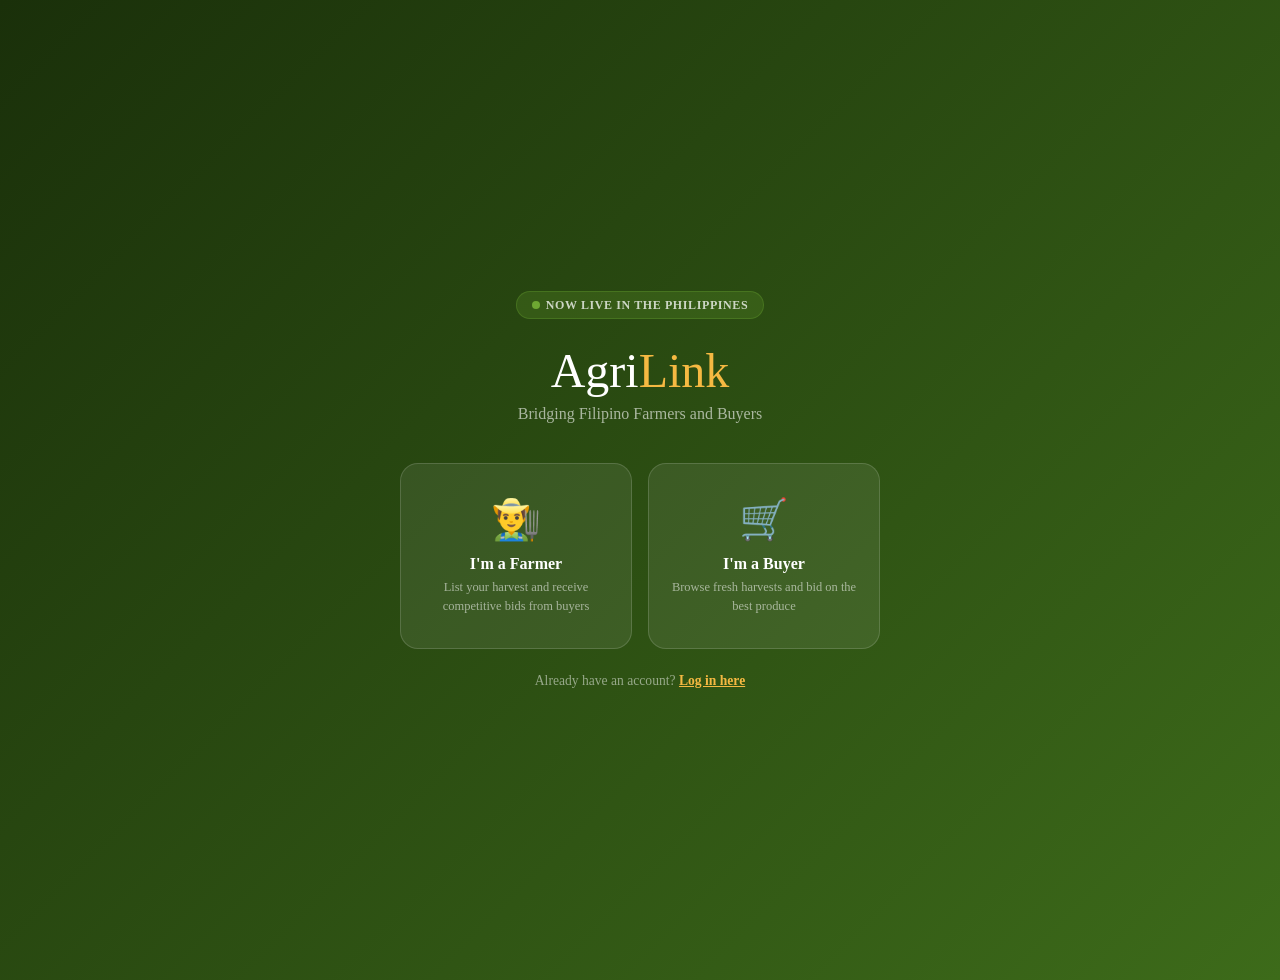
==== index.html @ 86741fa8 "Add files via upload" ====
<!DOCTYPE html>
<html lang="en">
<head>
<meta charset="UTF-8"><meta name="viewport" content="width=device-width, initial-scale=1.0">
<title>AgriLink – Bridging Farmers and Buyers</title>
<link rel="stylesheet" href="css/style.css">
<style>
body{display:flex;align-items:center;justify-content:center;min-height:100vh;background:linear-gradient(135deg,#1a300a 0%,#3d6b1a 100%);padding:2rem;}
.box{text-align:center;max-width:480px;width:100%;}
.big-logo{font-family:'Playfair Display',serif;font-size:3rem;color:#fff;margin-bottom:.4rem;}
.big-logo span{color:#f5b942;}
.tagline{color:rgba(255,255,255,.6);font-size:1rem;margin-bottom:2.5rem;}
.role-cards{display:grid;grid-template-columns:1fr 1fr;gap:1rem;margin-bottom:1.5rem;}
.role-card{background:rgba(255,255,255,.08);border:1.5px solid rgba(255,255,255,.15);border-radius:18px;padding:2rem 1rem;cursor:pointer;transition:all .2s;display:block;text-decoration:none;}
.role-card:hover{background:rgba(255,255,255,.14);border-color:rgba(255,255,255,.35);transform:translateY(-3px);}
.role-icon{font-size:2.5rem;margin-bottom:.75rem;}
.role-title{font-size:1rem;font-weight:700;color:#fff;margin-bottom:.35rem;}
.role-desc{font-size:.78rem;color:rgba(255,255,255,.55);line-height:1.5;}
.login-row{color:rgba(255,255,255,.5);font-size:.85rem;}
.login-row a{color:#f5b942;font-weight:600;}
.dot-live{width:8px;height:8px;border-radius:50%;background:#6ea832;display:inline-block;margin-right:6px;animation:pulse 2s infinite;}
@keyframes pulse{0%,100%{opacity:1;transform:scale(1);}50%{opacity:.5;transform:scale(1.3);}}
.live-badge{display:inline-flex;align-items:center;background:rgba(110,168,50,.2);border:1px solid rgba(110,168,50,.3);color:rgba(255,255,255,.75);font-size:.75rem;font-weight:700;padding:.35rem .9rem;border-radius:50px;margin-bottom:1.5rem;letter-spacing:.05em;text-transform:uppercase;}
</style>
</head>
<body>
<script src="js/db.js"></script>
<div class="box">
  <div class="live-badge"><span class="dot-live"></span>Now live in the Philippines</div>
  <div class="big-logo">Agri<span>Link</span></div>
  <div class="tagline">Bridging Filipino Farmers and Buyers</div>
  <div class="role-cards">
    <a href="auth.html?role=farmer&mode=register" class="role-card">
      <div class="role-icon">👨‍🌾</div>
      <div class="role-title">I'm a Farmer</div>
      <div class="role-desc">List your harvest and receive competitive bids from buyers</div>
    </a>
    <a href="auth.html?role=buyer&mode=register" class="role-card">
      <div class="role-icon">🛒</div>
      <div class="role-title">I'm a Buyer</div>
      <div class="role-desc">Browse fresh harvests and bid on the best produce</div>
    </a>
  </div>
  <div class="login-row">Already have an account? <a href="auth.html?mode=login">Log in here</a></div>
</div>
<script>
seedDemo();
const u=DB.currentUser();
if(u){window.location.href=u.role==='farmer'?'farmer-dashboard.html':'buyer-marketplace.html';}
</script>
</body>
</html>
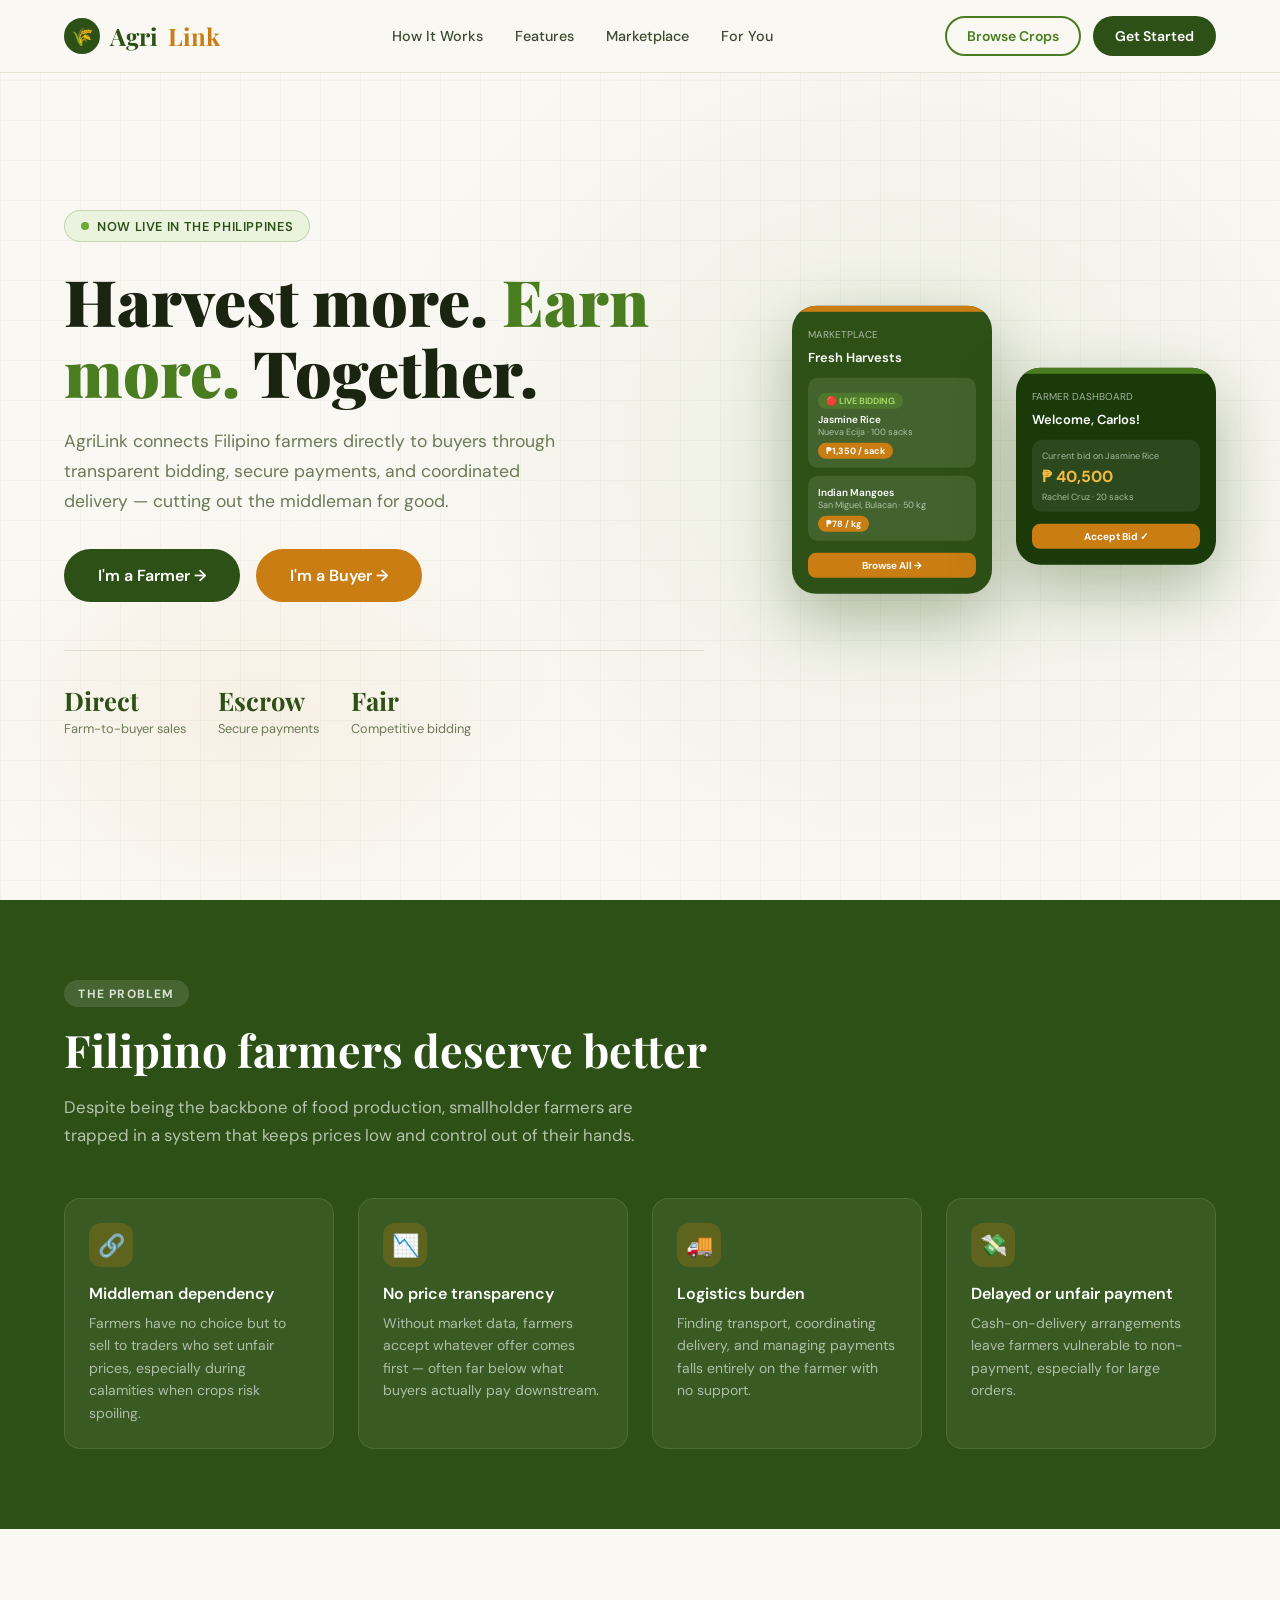
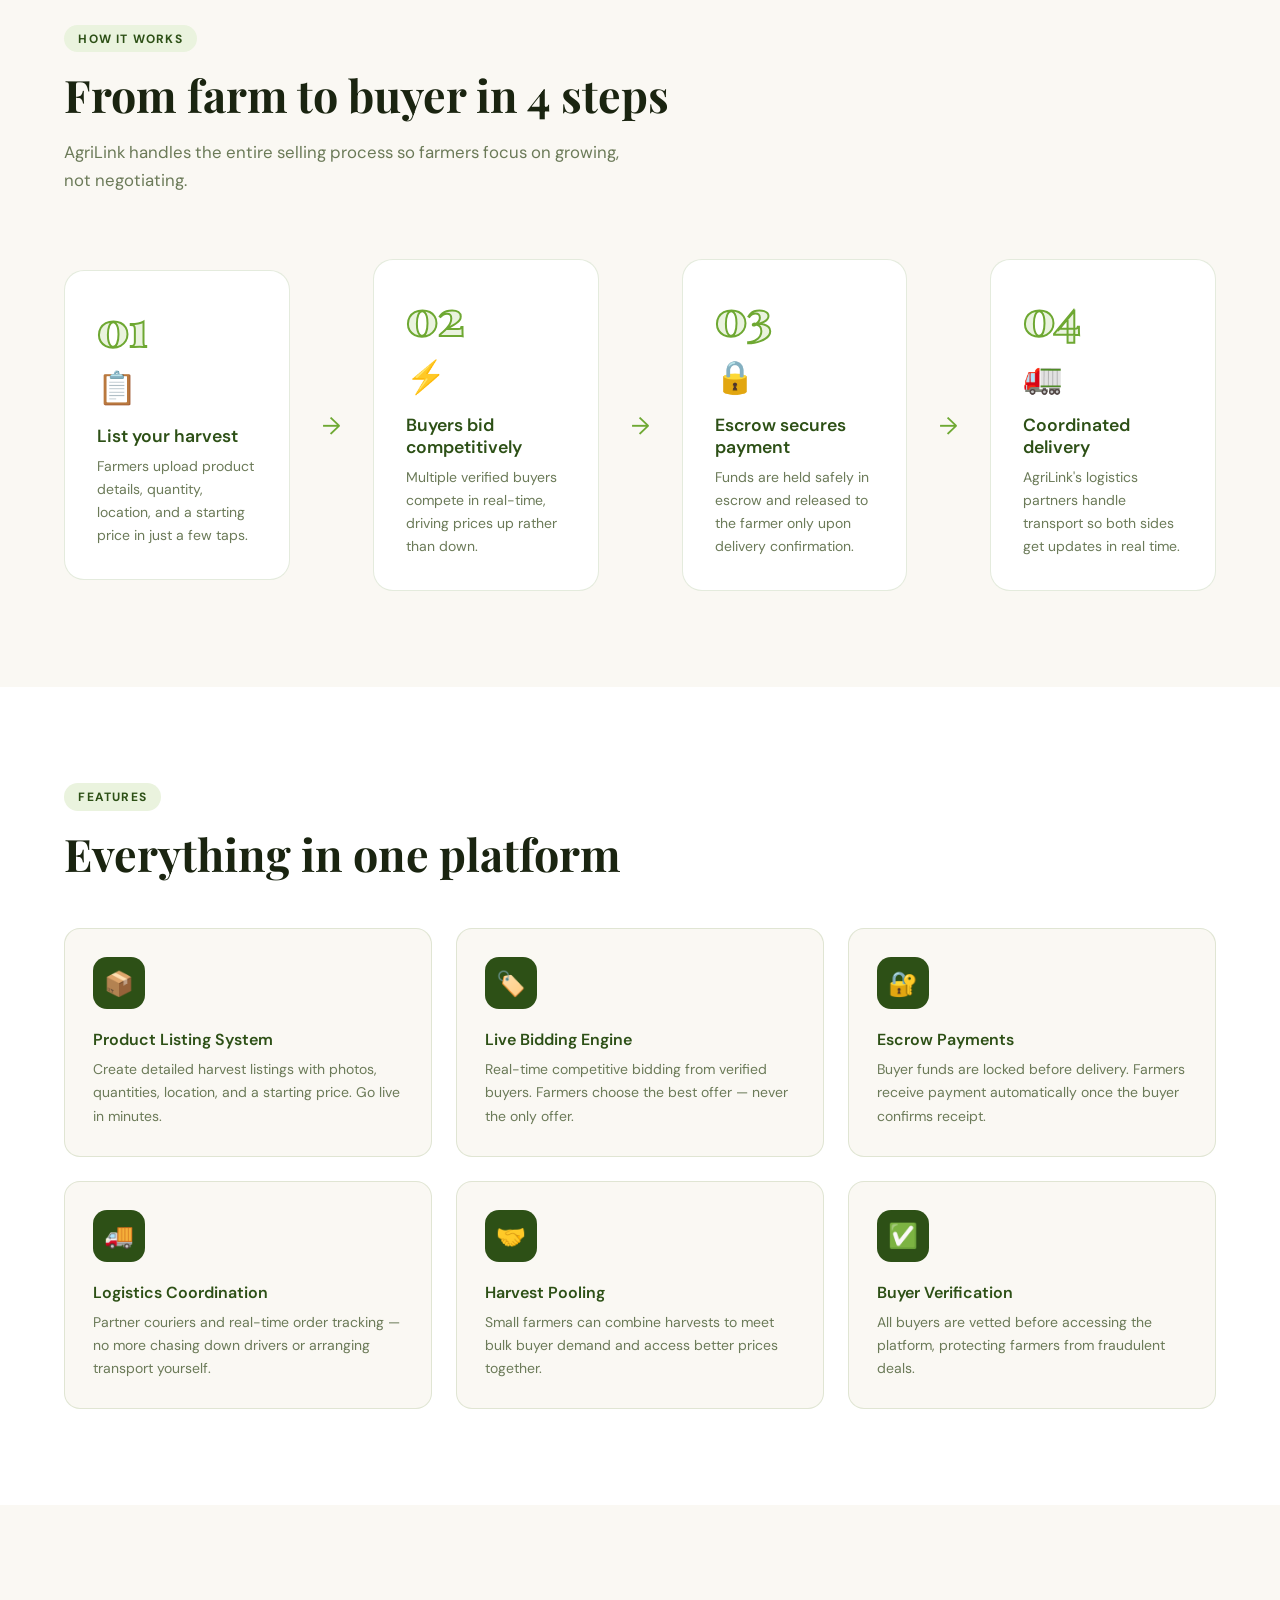
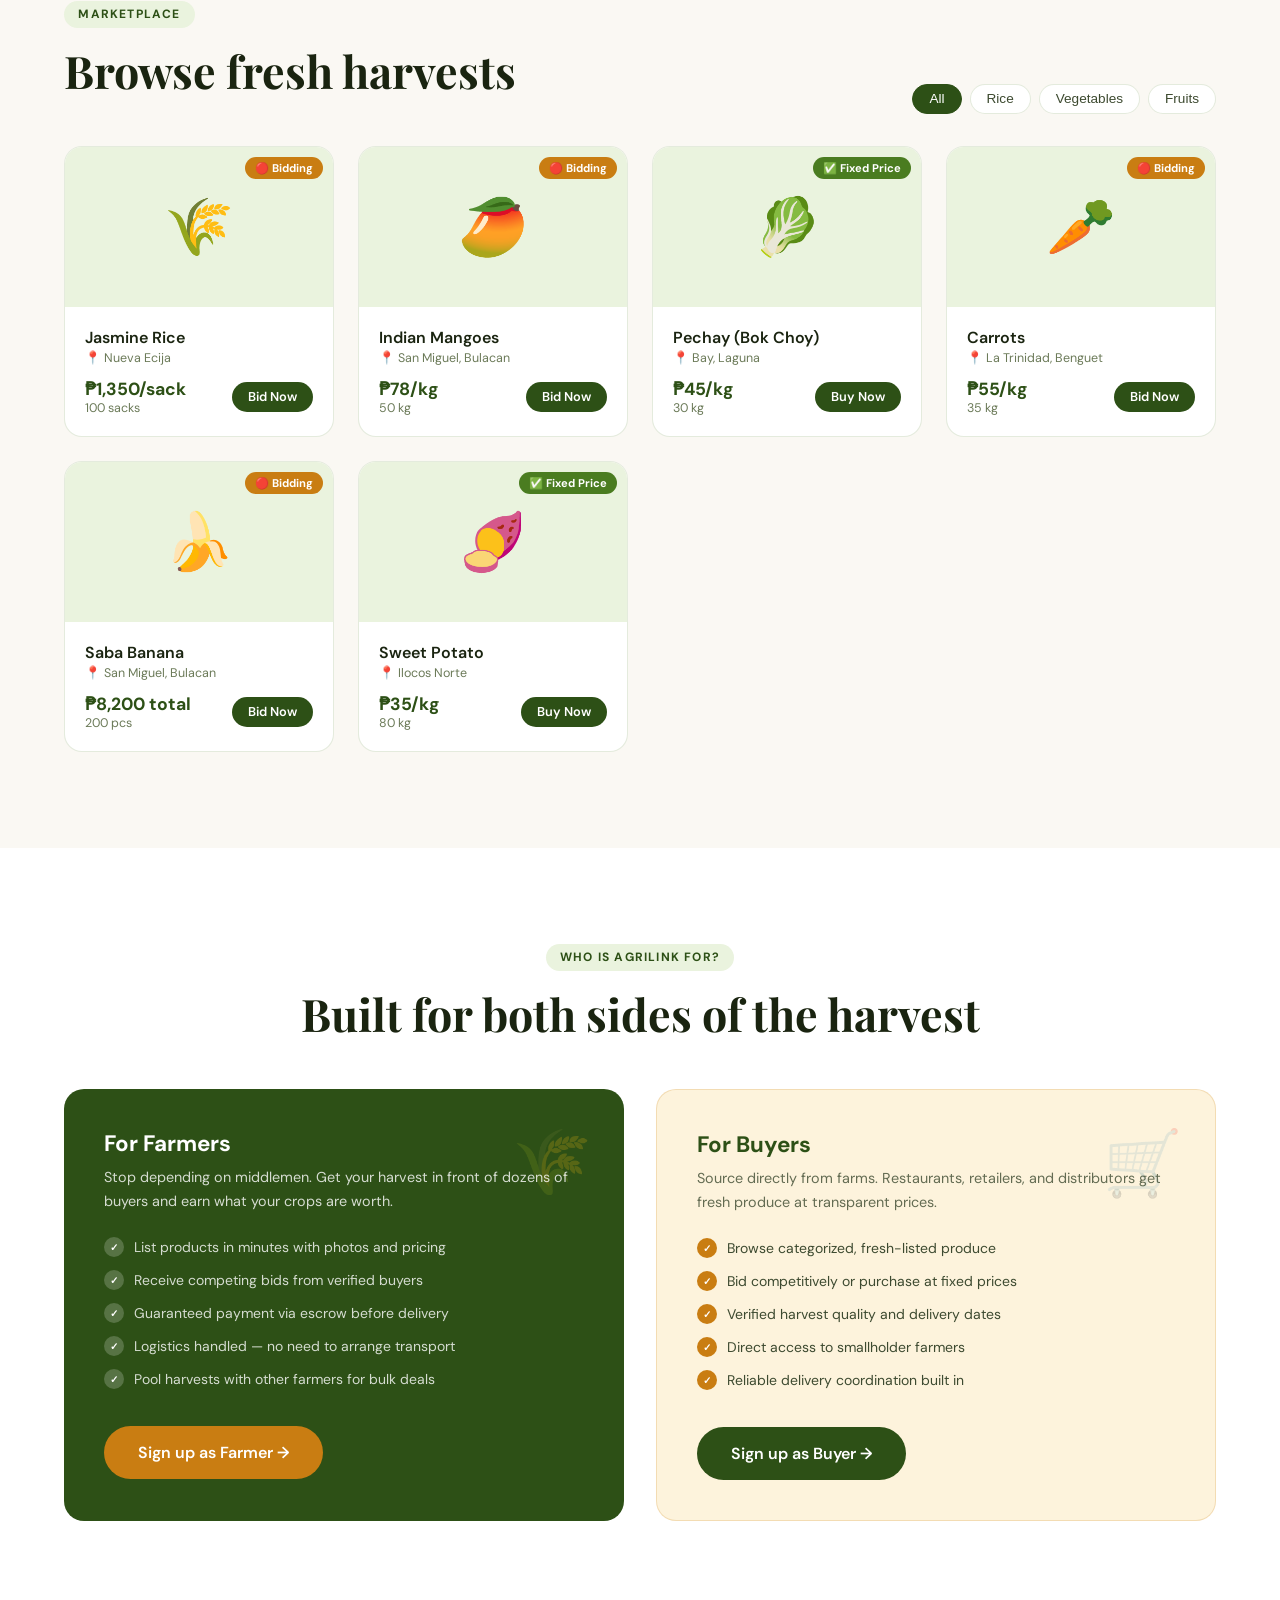
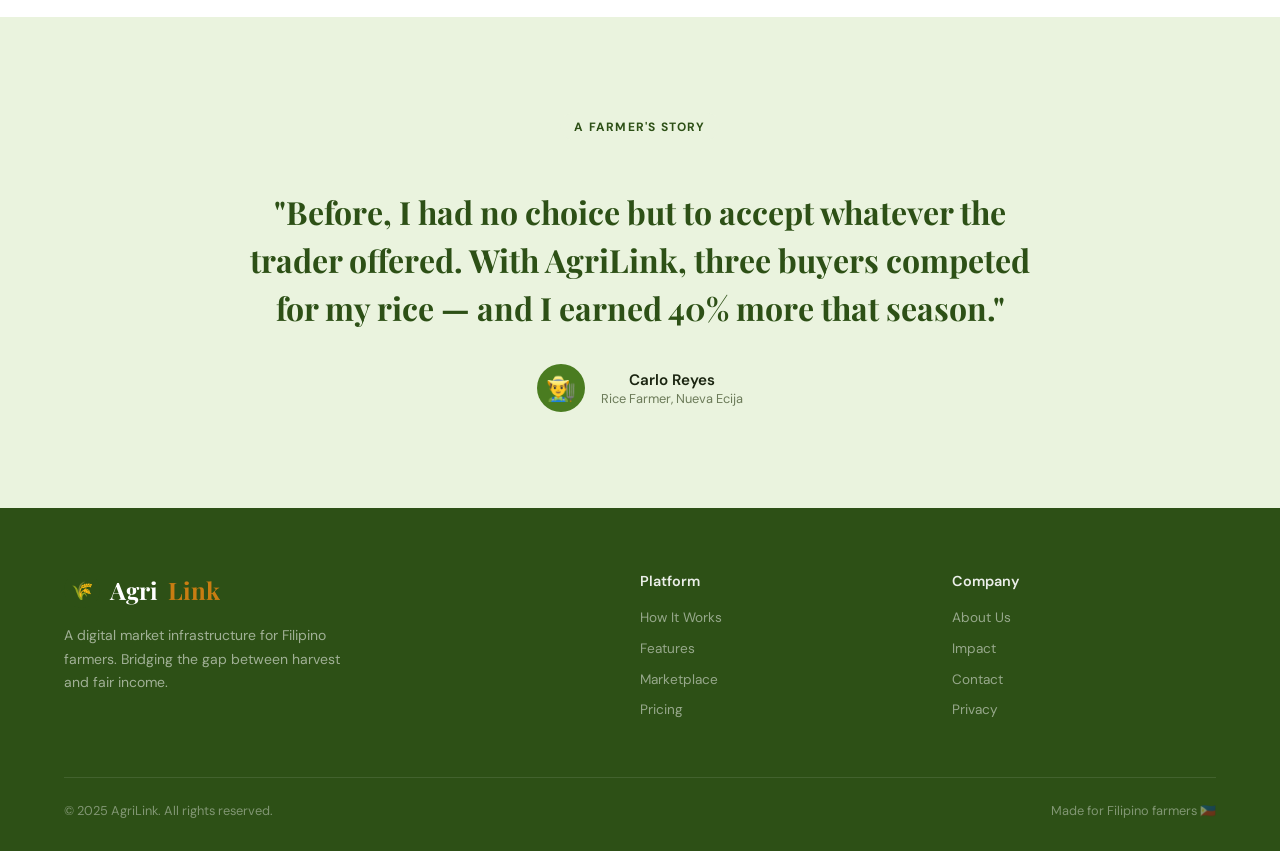
==== commit 60fddb75: "Add files via upload" ====
--- a/index.html
+++ b/index.html
@@ -1,52 +1,950 @@
 <!DOCTYPE html>
 <html lang="en">
 <head>
-<meta charset="UTF-8"><meta name="viewport" content="width=device-width, initial-scale=1.0">
+<meta charset="UTF-8">
+<meta name="viewport" content="width=device-width, initial-scale=1.0">
 <title>AgriLink – Bridging Farmers and Buyers</title>
-<link rel="stylesheet" href="css/style.css">
+<link href="https://fonts.googleapis.com/css2?family=Playfair+Display:wght@700;900&family=DM+Sans:wght@300;400;500;600&display=swap" rel="stylesheet">
 <style>
-body{display:flex;align-items:center;justify-content:center;min-height:100vh;background:linear-gradient(135deg,#1a300a 0%,#3d6b1a 100%);padding:2rem;}
-.box{text-align:center;max-width:480px;width:100%;}
-.big-logo{font-family:'Playfair Display',serif;font-size:3rem;color:#fff;margin-bottom:.4rem;}
-.big-logo span{color:#f5b942;}
-.tagline{color:rgba(255,255,255,.6);font-size:1rem;margin-bottom:2.5rem;}
-.role-cards{display:grid;grid-template-columns:1fr 1fr;gap:1rem;margin-bottom:1.5rem;}
-.role-card{background:rgba(255,255,255,.08);border:1.5px solid rgba(255,255,255,.15);border-radius:18px;padding:2rem 1rem;cursor:pointer;transition:all .2s;display:block;text-decoration:none;}
-.role-card:hover{background:rgba(255,255,255,.14);border-color:rgba(255,255,255,.35);transform:translateY(-3px);}
-.role-icon{font-size:2.5rem;margin-bottom:.75rem;}
-.role-title{font-size:1rem;font-weight:700;color:#fff;margin-bottom:.35rem;}
-.role-desc{font-size:.78rem;color:rgba(255,255,255,.55);line-height:1.5;}
-.login-row{color:rgba(255,255,255,.5);font-size:.85rem;}
-.login-row a{color:#f5b942;font-weight:600;}
-.dot-live{width:8px;height:8px;border-radius:50%;background:#6ea832;display:inline-block;margin-right:6px;animation:pulse 2s infinite;}
-@keyframes pulse{0%,100%{opacity:1;transform:scale(1);}50%{opacity:.5;transform:scale(1.3);}}
-.live-badge{display:inline-flex;align-items:center;background:rgba(110,168,50,.2);border:1px solid rgba(110,168,50,.3);color:rgba(255,255,255,.75);font-size:.75rem;font-weight:700;padding:.35rem .9rem;border-radius:50px;margin-bottom:1.5rem;letter-spacing:.05em;text-transform:uppercase;}
+  :root {
+    --green-dark: #2d5016;
+    --green-mid: #4a7c20;
+    --green-light: #6ea832;
+    --green-pale: #eaf3de;
+    --amber: #c97d12;
+    --amber-light: #f5b942;
+    --amber-pale: #fdf3dc;
+    --cream: #faf8f3;
+    --text: #1a2410;
+    --text-mid: #3d4a30;
+    --text-muted: #6b7a58;
+    --white: #ffffff;
+    --border: rgba(74,124,32,0.15);
+  }
+
+  * { margin: 0; padding: 0; box-sizing: border-box; }
+
+  html { scroll-behavior: smooth; }
+
+  body {
+    font-family: 'DM Sans', sans-serif;
+    background: var(--cream);
+    color: var(--text);
+    overflow-x: hidden;
+  }
+
+  /* NAV */
+  nav {
+    position: fixed; top: 0; left: 0; right: 0; z-index: 100;
+    display: flex; align-items: center; justify-content: space-between;
+    padding: 1rem 5%;
+    background: rgba(250,248,243,0.92);
+    backdrop-filter: blur(12px);
+    border-bottom: 1px solid var(--border);
+  }
+  .nav-logo {
+    display: flex; align-items: center; gap: 10px;
+    font-family: 'Playfair Display', serif;
+    font-size: 1.5rem; font-weight: 700;
+    color: var(--green-dark);
+    text-decoration: none;
+  }
+  .nav-logo span { color: var(--amber); }
+  .nav-logo-icon {
+    width: 36px; height: 36px;
+    background: var(--green-dark);
+    border-radius: 50%;
+    display: flex; align-items: center; justify-content: center;
+    font-size: 18px;
+  }
+  .nav-links { display: flex; gap: 2rem; list-style: none; }
+  .nav-links a {
+    text-decoration: none; color: var(--text-mid);
+    font-size: 0.9rem; font-weight: 500;
+    transition: color 0.2s;
+  }
+  .nav-links a:hover { color: var(--green-mid); }
+  .nav-cta {
+    display: flex; gap: 0.75rem;
+  }
+  .btn {
+    padding: 0.55rem 1.25rem;
+    border-radius: 50px;
+    font-family: 'DM Sans', sans-serif;
+    font-size: 0.875rem; font-weight: 600;
+    cursor: pointer; text-decoration: none;
+    transition: all 0.2s; border: 2px solid transparent;
+    display: inline-flex; align-items: center; gap: 6px;
+  }
+  .btn-outline {
+    background: transparent;
+    border-color: var(--green-mid);
+    color: var(--green-mid);
+  }
+  .btn-outline:hover { background: var(--green-pale); }
+  .btn-green {
+    background: var(--green-dark);
+    color: var(--white);
+  }
+  .btn-green:hover { background: var(--green-mid); transform: translateY(-1px); }
+  .btn-amber {
+    background: var(--amber);
+    color: var(--white);
+  }
+  .btn-amber:hover { background: var(--amber-light); color: var(--text); transform: translateY(-1px); }
+  .btn-lg { padding: 0.875rem 2rem; font-size: 1rem; }
+
+  /* HERO */
+  .hero {
+    min-height: 100vh;
+    display: flex; align-items: center;
+    padding: 7rem 5% 4rem;
+    position: relative;
+    overflow: hidden;
+  }
+  .hero-bg {
+    position: absolute; inset: 0; z-index: 0;
+    background:
+      radial-gradient(ellipse 60% 80% at 70% 50%, rgba(74,124,32,0.08) 0%, transparent 70%),
+      radial-gradient(ellipse 40% 40% at 20% 80%, rgba(201,125,18,0.07) 0%, transparent 60%);
+  }
+  .hero-grid {
+    position: absolute; inset: 0; z-index: 0; opacity: 0.04;
+    background-image: linear-gradient(var(--green-mid) 1px, transparent 1px),
+      linear-gradient(90deg, var(--green-mid) 1px, transparent 1px);
+    background-size: 40px 40px;
+  }
+  .hero-content { position: relative; z-index: 1; max-width: 640px; }
+  .hero-tag {
+    display: inline-flex; align-items: center; gap: 8px;
+    background: var(--green-pale);
+    border: 1px solid rgba(74,124,32,0.25);
+    color: var(--green-dark);
+    padding: 0.4rem 1rem; border-radius: 50px;
+    font-size: 0.8rem; font-weight: 600; letter-spacing: 0.05em;
+    text-transform: uppercase; margin-bottom: 1.5rem;
+  }
+  .hero-tag-dot {
+    width: 8px; height: 8px; border-radius: 50%;
+    background: var(--green-light);
+    animation: pulse 2s infinite;
+  }
+  @keyframes pulse {
+    0%, 100% { opacity: 1; transform: scale(1); }
+    50% { opacity: 0.5; transform: scale(1.3); }
+  }
+  .hero h1 {
+    font-family: 'Playfair Display', serif;
+    font-size: clamp(2.8rem, 5vw, 4.2rem);
+    font-weight: 900; line-height: 1.1;
+    color: var(--text); margin-bottom: 1.25rem;
+  }
+  .hero h1 em {
+    font-style: normal; color: var(--green-mid);
+    position: relative;
+  }
+  .hero h1 em::after {
+    content: '';
+    position: absolute; bottom: 2px; left: 0; right: 0; height: 3px;
+    background: var(--amber-light); border-radius: 2px;
+  }
+  .hero p {
+    font-size: 1.1rem; line-height: 1.7;
+    color: var(--text-muted); margin-bottom: 2rem; max-width: 520px;
+  }
+  .hero-btns { display: flex; gap: 1rem; flex-wrap: wrap; margin-bottom: 3rem; }
+  .hero-stats {
+    display: flex; gap: 2rem; flex-wrap: wrap;
+    padding-top: 2rem; border-top: 1px solid var(--border);
+  }
+  .hero-stat strong {
+    display: block; font-size: 1.6rem; font-weight: 700;
+    color: var(--green-dark); font-family: 'Playfair Display', serif;
+  }
+  .hero-stat span { font-size: 0.8rem; color: var(--text-muted); }
+  .hero-visual {
+    position: absolute; right: 5%; top: 50%; transform: translateY(-50%);
+    z-index: 1; display: flex; gap: 1.5rem; align-items: flex-start;
+  }
+  .phone-mock {
+    width: 200px; background: var(--green-dark);
+    border-radius: 24px; overflow: hidden;
+    box-shadow: 0 24px 64px rgba(45,80,22,0.35);
+    transform: translateY(20px);
+  }
+  .phone-mock.float { transform: translateY(0); animation: float 4s ease-in-out infinite; }
+  .phone-mock.float2 { transform: translateY(30px); animation: float 4s ease-in-out infinite 0.8s; }
+  @keyframes float {
+    0%, 100% { transform: translateY(0); }
+    50% { transform: translateY(-12px); }
+  }
+  .phone-screen { padding: 1rem; }
+  .phone-header { font-size: 10px; color: rgba(255,255,255,0.6); margin-bottom: 0.5rem; }
+  .phone-title { font-size: 13px; color: white; font-weight: 600; margin-bottom: 0.75rem; }
+  .phone-card {
+    background: rgba(255,255,255,0.1); border-radius: 10px;
+    padding: 0.6rem; margin-bottom: 0.5rem;
+  }
+  .phone-card-name { font-size: 10px; color: white; font-weight: 600; }
+  .phone-card-sub { font-size: 9px; color: rgba(255,255,255,0.6); }
+  .phone-price {
+    background: var(--amber); color: white;
+    font-size: 9px; font-weight: 700;
+    padding: 2px 8px; border-radius: 50px; display: inline-block; margin-top: 4px;
+  }
+  .phone-btn {
+    display: block; text-align: center;
+    background: var(--amber); color: white;
+    font-size: 10px; font-weight: 700;
+    padding: 6px; border-radius: 8px; margin-top: 0.75rem;
+  }
+  .bid-badge {
+    background: rgba(110,168,50,0.3);
+    color: #a8e06a; font-size: 9px; font-weight: 600;
+    padding: 2px 8px; border-radius: 50px; display: inline-block;
+    margin-bottom: 4px;
+  }
+
+  /* SECTION COMMON */
+  section { padding: 6rem 5%; }
+  .section-tag {
+    display: inline-block;
+    background: var(--green-pale);
+    color: var(--green-dark);
+    font-size: 0.75rem; font-weight: 700;
+    letter-spacing: 0.1em; text-transform: uppercase;
+    padding: 0.35rem 0.9rem; border-radius: 50px;
+    margin-bottom: 1rem;
+  }
+  .section-title {
+    font-family: 'Playfair Display', serif;
+    font-size: clamp(2rem, 3.5vw, 2.8rem);
+    font-weight: 700; line-height: 1.2;
+    margin-bottom: 1rem; color: var(--text);
+  }
+  .section-sub {
+    font-size: 1.05rem; color: var(--text-muted);
+    line-height: 1.7; max-width: 560px;
+  }
+
+  /* PROBLEM BAND */
+  .problem-band {
+    background: var(--green-dark);
+    padding: 5rem 5%;
+    color: white;
+  }
+  .problem-inner { max-width: 1200px; margin: 0 auto; }
+  .problem-band .section-tag { background: rgba(255,255,255,0.12); color: rgba(255,255,255,0.8); }
+  .problem-band .section-title { color: white; }
+  .problem-band .section-sub { color: rgba(255,255,255,0.65); max-width: 600px; }
+  .problem-cards {
+    display: grid; grid-template-columns: repeat(auto-fit, minmax(240px, 1fr));
+    gap: 1.5rem; margin-top: 3rem;
+  }
+  .problem-card {
+    background: rgba(255,255,255,0.06);
+    border: 1px solid rgba(255,255,255,0.1);
+    border-radius: 16px; padding: 1.5rem;
+  }
+  .problem-icon {
+    width: 44px; height: 44px; border-radius: 12px;
+    background: rgba(201,125,18,0.25);
+    display: flex; align-items: center; justify-content: center;
+    font-size: 22px; margin-bottom: 1rem;
+  }
+  .problem-card h3 { font-size: 1rem; font-weight: 600; margin-bottom: 0.5rem; color: white; }
+  .problem-card p { font-size: 0.875rem; color: rgba(255,255,255,0.6); line-height: 1.6; }
+
+  /* HOW IT WORKS */
+  .how { background: var(--cream); }
+  .how-inner { max-width: 1200px; margin: 0 auto; }
+  .how-header { margin-bottom: 4rem; }
+  .steps {
+    display: grid; grid-template-columns: repeat(auto-fit, minmax(260px, 1fr));
+    gap: 2rem;
+  }
+  .step {
+    position: relative; padding: 2rem;
+    background: white; border-radius: 20px;
+    border: 1px solid var(--border);
+    transition: transform 0.2s, box-shadow 0.2s;
+  }
+  .step:hover { transform: translateY(-4px); box-shadow: 0 12px 40px rgba(45,80,22,0.12); }
+  .step-num {
+    font-family: 'Playfair Display', serif;
+    font-size: 3rem; font-weight: 900; line-height: 1;
+    color: var(--green-pale); margin-bottom: 1rem;
+    -webkit-text-stroke: 2px var(--green-light);
+  }
+  .step-icon { font-size: 2rem; margin-bottom: 1rem; }
+  .step h3 { font-size: 1.1rem; font-weight: 600; margin-bottom: 0.5rem; color: var(--green-dark); }
+  .step p { font-size: 0.875rem; color: var(--text-muted); line-height: 1.65; }
+  .step-arrow {
+    display: none;
+  }
+  @media (min-width: 900px) {
+    .steps { grid-template-columns: 1fr auto 1fr auto 1fr auto 1fr; align-items: center; }
+    .step-arrow { display: flex; font-size: 1.5rem; color: var(--green-light); align-items: center; }
+  }
+
+  /* FEATURES */
+  .features { background: white; }
+  .features-inner { max-width: 1200px; margin: 0 auto; }
+  .features-grid {
+    display: grid; grid-template-columns: repeat(auto-fit, minmax(280px, 1fr));
+    gap: 1.5rem; margin-top: 3rem;
+  }
+  .feature-card {
+    padding: 1.75rem; border-radius: 16px;
+    border: 1px solid var(--border); background: var(--cream);
+    transition: all 0.2s;
+  }
+  .feature-card:hover { border-color: var(--green-light); background: var(--green-pale); }
+  .feature-icon-wrap {
+    width: 52px; height: 52px; border-radius: 14px;
+    background: var(--green-dark);
+    display: flex; align-items: center; justify-content: center;
+    font-size: 24px; margin-bottom: 1.25rem;
+  }
+  .feature-card h3 { font-size: 1rem; font-weight: 600; color: var(--green-dark); margin-bottom: 0.5rem; }
+  .feature-card p { font-size: 0.875rem; color: var(--text-muted); line-height: 1.65; }
+
+  /* MARKETPLACE */
+  .marketplace { background: var(--cream); }
+  .marketplace-inner { max-width: 1200px; margin: 0 auto; }
+  .market-header {
+    display: flex; justify-content: space-between; align-items: flex-end;
+    flex-wrap: wrap; gap: 1rem; margin-bottom: 2rem;
+  }
+  .filter-tabs {
+    display: flex; gap: 0.5rem; flex-wrap: wrap;
+  }
+  .filter-tab {
+    padding: 0.4rem 1rem; border-radius: 50px;
+    font-size: 0.85rem; font-weight: 500;
+    border: 1px solid var(--border); background: white; cursor: pointer;
+    transition: all 0.2s; color: var(--text-mid);
+  }
+  .filter-tab.active, .filter-tab:hover {
+    background: var(--green-dark); color: white; border-color: var(--green-dark);
+  }
+  .product-grid {
+    display: grid; grid-template-columns: repeat(auto-fill, minmax(260px, 1fr));
+    gap: 1.5rem;
+  }
+  .product-card {
+    background: white; border-radius: 18px;
+    border: 1px solid var(--border); overflow: hidden;
+    transition: all 0.2s; cursor: pointer;
+  }
+  .product-card:hover { transform: translateY(-4px); box-shadow: 0 16px 40px rgba(45,80,22,0.12); }
+  .product-img {
+    height: 160px; background: var(--green-pale);
+    display: flex; align-items: center; justify-content: center;
+    font-size: 4rem; position: relative;
+  }
+  .product-badge {
+    position: absolute; top: 10px; right: 10px;
+    padding: 4px 10px; border-radius: 50px;
+    font-size: 0.7rem; font-weight: 700;
+  }
+  .badge-bidding { background: var(--amber); color: white; }
+  .badge-fixed { background: var(--green-mid); color: white; }
+  .product-body { padding: 1.25rem; }
+  .product-name { font-size: 1rem; font-weight: 600; color: var(--text); margin-bottom: 2px; }
+  .product-loc { font-size: 0.78rem; color: var(--text-muted); margin-bottom: 0.75rem; }
+  .product-footer { display: flex; justify-content: space-between; align-items: center; }
+  .product-price { font-size: 1.1rem; font-weight: 700; color: var(--green-dark); }
+  .product-qty { font-size: 0.78rem; color: var(--text-muted); }
+  .bid-btn {
+    padding: 0.4rem 1rem; background: var(--green-dark); color: white;
+    border: none; border-radius: 50px; font-size: 0.8rem;
+    font-weight: 600; cursor: pointer; transition: all 0.2s;
+    font-family: 'DM Sans', sans-serif;
+  }
+  .bid-btn:hover { background: var(--green-mid); }
+
+  /* BIDDING MODAL */
+  .modal-overlay {
+    display: none; position: fixed; inset: 0; z-index: 200;
+    background: rgba(0,0,0,0.5); align-items: center; justify-content: center;
+  }
+  .modal-overlay.open { display: flex; }
+  .modal {
+    background: white; border-radius: 24px;
+    padding: 2rem; width: 90%; max-width: 440px;
+    max-height: 90vh; overflow-y: auto;
+    animation: slideUp 0.25s ease;
+  }
+  @keyframes slideUp {
+    from { transform: translateY(20px); opacity: 0; }
+    to { transform: translateY(0); opacity: 1; }
+  }
+  .modal-head { display: flex; justify-content: space-between; align-items: center; margin-bottom: 1.5rem; }
+  .modal-head h2 { font-size: 1.2rem; font-weight: 700; color: var(--green-dark); }
+  .modal-close {
+    width: 32px; height: 32px; border-radius: 50%;
+    background: var(--green-pale); border: none; cursor: pointer;
+    font-size: 1rem; display: flex; align-items: center; justify-content: center;
+  }
+  .modal-product-info {
+    background: var(--cream); border-radius: 12px; padding: 1rem; margin-bottom: 1.5rem;
+  }
+  .modal-product-info .product-name { font-size: 1.1rem; }
+  .bid-history h3 { font-size: 0.85rem; font-weight: 600; color: var(--text-muted); margin-bottom: 0.75rem; text-transform: uppercase; letter-spacing: 0.05em; }
+  .bid-row {
+    display: flex; justify-content: space-between; align-items: center;
+    padding: 0.6rem 0; border-bottom: 1px solid var(--border);
+    font-size: 0.9rem;
+  }
+  .bid-row:last-child { border-bottom: none; }
+  .bid-row .bidder { font-weight: 500; color: var(--text); }
+  .bid-row .bid-amount { font-weight: 700; color: var(--green-dark); }
+  .bid-row .bid-time { font-size: 0.75rem; color: var(--text-muted); }
+  .bid-input-row { display: flex; gap: 0.75rem; margin-top: 1.5rem; }
+  .bid-input-row input {
+    flex: 1; padding: 0.75rem 1rem; border: 1.5px solid var(--border);
+    border-radius: 12px; font-size: 1rem; font-family: 'DM Sans', sans-serif;
+    outline: none; color: var(--text);
+  }
+  .bid-input-row input:focus { border-color: var(--green-mid); }
+
+  /* USERS */
+  .users { background: white; }
+  .users-inner { max-width: 1200px; margin: 0 auto; }
+  .user-split {
+    display: grid; grid-template-columns: 1fr 1fr; gap: 2rem; margin-top: 3rem;
+  }
+  @media (max-width: 768px) { .user-split { grid-template-columns: 1fr; } }
+  .user-panel {
+    border-radius: 20px; padding: 2.5rem; position: relative; overflow: hidden;
+  }
+  .user-panel.farmer { background: var(--green-dark); color: white; }
+  .user-panel.buyer { background: var(--amber-pale); border: 1px solid rgba(201,125,18,0.2); }
+  .user-panel h3 { font-size: 1.4rem; font-weight: 700; margin-bottom: 0.5rem; }
+  .user-panel.buyer h3 { color: var(--green-dark); }
+  .user-panel p { font-size: 0.9rem; line-height: 1.65; opacity: 0.8; margin-bottom: 1.5rem; }
+  .user-panel.buyer p { color: var(--text-mid); }
+  .user-list { list-style: none; }
+  .user-list li {
+    display: flex; align-items: flex-start; gap: 10px;
+    font-size: 0.875rem; margin-bottom: 0.75rem; line-height: 1.5;
+  }
+  .user-panel.farmer .user-list li { color: rgba(255,255,255,0.8); }
+  .user-panel.buyer .user-list li { color: var(--text-mid); }
+  .user-check {
+    min-width: 20px; height: 20px; border-radius: 50%;
+    display: flex; align-items: center; justify-content: center;
+    font-size: 10px; font-weight: 700;
+  }
+  .farmer .user-check { background: rgba(255,255,255,0.2); color: white; }
+  .buyer .user-check { background: var(--amber); color: white; }
+  .panel-emoji { font-size: 4rem; position: absolute; right: 2rem; top: 2rem; opacity: 0.2; }
+
+  /* TESTIMONIAL */
+  .story { background: var(--green-pale); }
+  .story-inner { max-width: 800px; margin: 0 auto; text-align: center; }
+  .story-quote {
+    font-family: 'Playfair Display', serif;
+    font-size: clamp(1.4rem, 2.5vw, 2rem);
+    font-weight: 700; line-height: 1.5;
+    color: var(--green-dark); margin: 2rem 0;
+  }
+  .story-author {
+    display: flex; align-items: center; gap: 1rem; justify-content: center;
+    margin-top: 1.5rem;
+  }
+  .author-avatar {
+    width: 48px; height: 48px; border-radius: 50%;
+    background: var(--green-mid); display: flex; align-items: center;
+    justify-content: center; font-size: 1.5rem;
+  }
+  .author-name { font-weight: 600; font-size: 0.95rem; color: var(--text); }
+  .author-role { font-size: 0.8rem; color: var(--text-muted); }
+
+  /* FOOTER */
+  footer {
+    background: var(--green-dark); color: white; padding: 4rem 5% 2rem;
+  }
+  .footer-top {
+    display: grid; grid-template-columns: 2fr 1fr 1fr;
+    gap: 3rem; margin-bottom: 3rem;
+  }
+  @media (max-width: 768px) { .footer-top { grid-template-columns: 1fr; } }
+  .footer-brand .nav-logo { color: white; margin-bottom: 1rem; }
+  .footer-brand p { font-size: 0.875rem; color: rgba(255,255,255,0.55); line-height: 1.65; max-width: 300px; }
+  .footer-col h4 { font-size: 0.9rem; font-weight: 600; margin-bottom: 1rem; color: rgba(255,255,255,0.9); }
+  .footer-col ul { list-style: none; }
+  .footer-col ul li { margin-bottom: 0.6rem; }
+  .footer-col ul li a { text-decoration: none; font-size: 0.85rem; color: rgba(255,255,255,0.5); transition: color 0.2s; }
+  .footer-col ul li a:hover { color: var(--amber-light); }
+  .footer-bottom {
+    border-top: 1px solid rgba(255,255,255,0.1);
+    padding-top: 1.5rem;
+    display: flex; justify-content: space-between; align-items: center; flex-wrap: wrap; gap: 1rem;
+    font-size: 0.8rem; color: rgba(255,255,255,0.4);
+  }
+
+  /* MOBILE */
+  @media (max-width: 900px) {
+    .hero-visual { display: none; }
+    .nav-links { display: none; }
+  }
+  @media (max-width: 600px) {
+    .hero { padding: 6rem 5% 3rem; }
+    .hero-stats { gap: 1rem; }
+    section { padding: 4rem 5%; }
+  }
+
+  /* SCROLL ANIMATION */
+  .reveal {
+    opacity: 0; transform: translateY(24px);
+    transition: opacity 0.6s ease, transform 0.6s ease;
+  }
+  .reveal.visible { opacity: 1; transform: translateY(0); }
 </style>
 </head>
 <body>
-<script src="js/db.js"></script>
-<div class="box">
-  <div class="live-badge"><span class="dot-live"></span>Now live in the Philippines</div>
-  <div class="big-logo">Agri<span>Link</span></div>
-  <div class="tagline">Bridging Filipino Farmers and Buyers</div>
-  <div class="role-cards">
-    <a href="auth.html?role=farmer&mode=register" class="role-card">
-      <div class="role-icon">👨‍🌾</div>
-      <div class="role-title">I'm a Farmer</div>
-      <div class="role-desc">List your harvest and receive competitive bids from buyers</div>
-    </a>
-    <a href="auth.html?role=buyer&mode=register" class="role-card">
-      <div class="role-icon">🛒</div>
-      <div class="role-title">I'm a Buyer</div>
-      <div class="role-desc">Browse fresh harvests and bid on the best produce</div>
-    </a>
-  </div>
-  <div class="login-row">Already have an account? <a href="auth.html?mode=login">Log in here</a></div>
+
+<!-- NAV -->
+<nav>
+  <a href="#" class="nav-logo">
+    <div class="nav-logo-icon">🌾</div>
+    Agri<span>Link</span>
+  </a>
+  <ul class="nav-links">
+    <li><a href="#how">How It Works</a></li>
+    <li><a href="#features">Features</a></li>
+    <li><a href="#marketplace">Marketplace</a></li>
+    <li><a href="#users">For You</a></li>
+  </ul>
+  <div class="nav-cta">
+    <a href="#marketplace" class="btn btn-outline">Browse Crops</a>
+    <a href="#users" class="btn btn-green">Get Started</a>
+  </div>
+</nav>
+
+<!-- HERO -->
+<section class="hero" id="home">
+  <div class="hero-bg"></div>
+  <div class="hero-grid"></div>
+  <div class="hero-content">
+    <div class="hero-tag">
+      <span class="hero-tag-dot"></span>
+      Now live in the Philippines
+    </div>
+    <h1>Harvest more. <em>Earn more.</em> Together.</h1>
+    <p>AgriLink connects Filipino farmers directly to buyers through transparent bidding, secure payments, and coordinated delivery — cutting out the middleman for good.</p>
+    <div class="hero-btns">
+      <a href="#users" class="btn btn-green btn-lg">I'm a Farmer →</a>
+      <a href="#marketplace" class="btn btn-amber btn-lg">I'm a Buyer →</a>
+    </div>
+    <div class="hero-stats">
+      <div class="hero-stat">
+        <strong>Direct</strong>
+        <span>Farm-to-buyer sales</span>
+      </div>
+      <div class="hero-stat">
+        <strong>Escrow</strong>
+        <span>Secure payments</span>
+      </div>
+      <div class="hero-stat">
+        <strong>Fair</strong>
+        <span>Competitive bidding</span>
+      </div>
+    </div>
+  </div>
+
+  <!-- Phone mockups -->
+  <div class="hero-visual">
+    <div class="phone-mock float">
+      <div style="background: var(--amber); height: 6px; border-radius: 0;"></div>
+      <div class="phone-screen">
+        <div class="phone-header">MARKETPLACE</div>
+        <div class="phone-title">Fresh Harvests</div>
+        <div class="phone-card">
+          <div class="bid-badge">🔴 LIVE BIDDING</div>
+          <div class="phone-card-name">Jasmine Rice</div>
+          <div class="phone-card-sub">Nueva Ecija · 100 sacks</div>
+          <div class="phone-price">₱1,350 / sack</div>
+        </div>
+        <div class="phone-card">
+          <div class="phone-card-name">Indian Mangoes</div>
+          <div class="phone-card-sub">San Miguel, Bulacan · 50 kg</div>
+          <div class="phone-price">₱78 / kg</div>
+        </div>
+        <div class="phone-btn">Browse All →</div>
+      </div>
+    </div>
+    <div class="phone-mock float2" style="margin-top: 2rem; background: #1a3a0a;">
+      <div style="background: var(--green-mid); height: 6px;"></div>
+      <div class="phone-screen">
+        <div class="phone-header">FARMER DASHBOARD</div>
+        <div class="phone-title">Welcome, Carlos!</div>
+        <div class="phone-card" style="background: rgba(255,255,255,0.08);">
+          <div class="phone-card-sub">Current bid on Jasmine Rice</div>
+          <div style="font-size: 16px; color: var(--amber-light); font-weight: 700; margin: 4px 0;">₱ 40,500</div>
+          <div class="phone-card-sub">Rachel Cruz · 20 sacks</div>
+        </div>
+        <div class="phone-btn" style="background: var(--amber);">Accept Bid ✓</div>
+      </div>
+    </div>
+  </div>
+</section>
+
+<!-- PROBLEM -->
+<div class="problem-band" id="problem">
+  <div class="problem-inner">
+    <div class="reveal">
+      <span class="section-tag">The Problem</span>
+      <h2 class="section-title">Filipino farmers deserve better</h2>
+      <p class="section-sub">Despite being the backbone of food production, smallholder farmers are trapped in a system that keeps prices low and control out of their hands.</p>
+    </div>
+    <div class="problem-cards reveal">
+      <div class="problem-card">
+        <div class="problem-icon">🔗</div>
+        <h3>Middleman dependency</h3>
+        <p>Farmers have no choice but to sell to traders who set unfair prices, especially during calamities when crops risk spoiling.</p>
+      </div>
+      <div class="problem-card">
+        <div class="problem-icon">📉</div>
+        <h3>No price transparency</h3>
+        <p>Without market data, farmers accept whatever offer comes first — often far below what buyers actually pay downstream.</p>
+      </div>
+      <div class="problem-card">
+        <div class="problem-icon">🚚</div>
+        <h3>Logistics burden</h3>
+        <p>Finding transport, coordinating delivery, and managing payments falls entirely on the farmer with no support.</p>
+      </div>
+      <div class="problem-card">
+        <div class="problem-icon">💸</div>
+        <h3>Delayed or unfair payment</h3>
+        <p>Cash-on-delivery arrangements leave farmers vulnerable to non-payment, especially for large orders.</p>
+      </div>
+    </div>
+  </div>
 </div>
+
+<!-- HOW IT WORKS -->
+<section class="how" id="how">
+  <div class="how-inner">
+    <div class="how-header reveal">
+      <span class="section-tag">How It Works</span>
+      <h2 class="section-title">From farm to buyer in 4 steps</h2>
+      <p class="section-sub">AgriLink handles the entire selling process so farmers focus on growing, not negotiating.</p>
+    </div>
+    <div class="steps">
+      <div class="step reveal">
+        <div class="step-num">01</div>
+        <div class="step-icon">📋</div>
+        <h3>List your harvest</h3>
+        <p>Farmers upload product details, quantity, location, and a starting price in just a few taps.</p>
+      </div>
+      <div class="step-arrow reveal">→</div>
+      <div class="step reveal">
+        <div class="step-num">02</div>
+        <div class="step-icon">⚡</div>
+        <h3>Buyers bid competitively</h3>
+        <p>Multiple verified buyers compete in real-time, driving prices up rather than down.</p>
+      </div>
+      <div class="step-arrow reveal">→</div>
+      <div class="step reveal">
+        <div class="step-num">03</div>
+        <div class="step-icon">🔒</div>
+        <h3>Escrow secures payment</h3>
+        <p>Funds are held safely in escrow and released to the farmer only upon delivery confirmation.</p>
+      </div>
+      <div class="step-arrow reveal">→</div>
+      <div class="step reveal">
+        <div class="step-num">04</div>
+        <div class="step-icon">🚛</div>
+        <h3>Coordinated delivery</h3>
+        <p>AgriLink's logistics partners handle transport so both sides get updates in real time.</p>
+      </div>
+    </div>
+  </div>
+</section>
+
+<!-- FEATURES -->
+<section class="features" id="features">
+  <div class="features-inner">
+    <div class="reveal">
+      <span class="section-tag">Features</span>
+      <h2 class="section-title">Everything in one platform</h2>
+    </div>
+    <div class="features-grid">
+      <div class="feature-card reveal">
+        <div class="feature-icon-wrap">📦</div>
+        <h3>Product Listing System</h3>
+        <p>Create detailed harvest listings with photos, quantities, location, and a starting price. Go live in minutes.</p>
+      </div>
+      <div class="feature-card reveal">
+        <div class="feature-icon-wrap">🏷️</div>
+        <h3>Live Bidding Engine</h3>
+        <p>Real-time competitive bidding from verified buyers. Farmers choose the best offer — never the only offer.</p>
+      </div>
+      <div class="feature-card reveal">
+        <div class="feature-icon-wrap">🔐</div>
+        <h3>Escrow Payments</h3>
+        <p>Buyer funds are locked before delivery. Farmers receive payment automatically once the buyer confirms receipt.</p>
+      </div>
+      <div class="feature-card reveal">
+        <div class="feature-icon-wrap">🚚</div>
+        <h3>Logistics Coordination</h3>
+        <p>Partner couriers and real-time order tracking — no more chasing down drivers or arranging transport yourself.</p>
+      </div>
+      <div class="feature-card reveal">
+        <div class="feature-icon-wrap">🤝</div>
+        <h3>Harvest Pooling</h3>
+        <p>Small farmers can combine harvests to meet bulk buyer demand and access better prices together.</p>
+      </div>
+      <div class="feature-card reveal">
+        <div class="feature-icon-wrap">✅</div>
+        <h3>Buyer Verification</h3>
+        <p>All buyers are vetted before accessing the platform, protecting farmers from fraudulent deals.</p>
+      </div>
+    </div>
+  </div>
+</section>
+
+<!-- MARKETPLACE PREVIEW -->
+<section class="marketplace" id="marketplace">
+  <div class="marketplace-inner">
+    <div class="market-header reveal">
+      <div>
+        <span class="section-tag">Marketplace</span>
+        <h2 class="section-title">Browse fresh harvests</h2>
+      </div>
+      <div class="filter-tabs">
+        <button class="filter-tab active" onclick="filterProducts('all', this)">All</button>
+        <button class="filter-tab" onclick="filterProducts('rice', this)">Rice</button>
+        <button class="filter-tab" onclick="filterProducts('vegetable', this)">Vegetables</button>
+        <button class="filter-tab" onclick="filterProducts('fruit', this)">Fruits</button>
+      </div>
+    </div>
+    <div class="product-grid" id="product-grid">
+      <!-- Injected by JS -->
+    </div>
+  </div>
+</section>
+
+<!-- BIDDING MODAL -->
+<div class="modal-overlay" id="bid-modal">
+  <div class="modal">
+    <div class="modal-head">
+      <h2>Place a Bid</h2>
+      <button class="modal-close" onclick="closeBidModal()">✕</button>
+    </div>
+    <div class="modal-product-info" id="modal-product-info"></div>
+    <div class="bid-history">
+      <h3>Current Bids</h3>
+      <div id="bid-list"></div>
+    </div>
+    <div class="bid-input-row">
+      <input type="number" id="bid-amount" placeholder="Your bid (₱)" min="0" />
+      <button class="btn btn-green" onclick="placeBid()" style="border-radius:12px; padding: 0.75rem 1.25rem;">Bid</button>
+    </div>
+    <p id="bid-msg" style="font-size: 0.8rem; color: var(--green-mid); margin-top: 0.75rem; min-height: 1.2em;"></p>
+  </div>
+</div>
+
+<!-- FOR YOU -->
+<section class="users" id="users">
+  <div class="users-inner">
+    <div class="reveal" style="text-align: center; margin-bottom: 1rem;">
+      <span class="section-tag">Who is AgriLink for?</span>
+      <h2 class="section-title">Built for both sides of the harvest</h2>
+    </div>
+    <div class="user-split">
+      <div class="user-panel farmer reveal">
+        <div class="panel-emoji">🌾</div>
+        <h3>For Farmers</h3>
+        <p>Stop depending on middlemen. Get your harvest in front of dozens of buyers and earn what your crops are worth.</p>
+        <ul class="user-list">
+          <li><span class="user-check">✓</span> List products in minutes with photos and pricing</li>
+          <li><span class="user-check">✓</span> Receive competing bids from verified buyers</li>
+          <li><span class="user-check">✓</span> Guaranteed payment via escrow before delivery</li>
+          <li><span class="user-check">✓</span> Logistics handled — no need to arrange transport</li>
+          <li><span class="user-check">✓</span> Pool harvests with other farmers for bulk deals</li>
+        </ul>
+        <a href="#" class="btn btn-amber btn-lg" style="margin-top: 1.5rem;">Sign up as Farmer →</a>
+      </div>
+      <div class="user-panel buyer reveal">
+        <div class="panel-emoji">🛒</div>
+        <h3>For Buyers</h3>
+        <p>Source directly from farms. Restaurants, retailers, and distributors get fresh produce at transparent prices.</p>
+        <ul class="user-list">
+          <li><span class="user-check">✓</span> Browse categorized, fresh-listed produce</li>
+          <li><span class="user-check">✓</span> Bid competitively or purchase at fixed prices</li>
+          <li><span class="user-check">✓</span> Verified harvest quality and delivery dates</li>
+          <li><span class="user-check">✓</span> Direct access to smallholder farmers</li>
+          <li><span class="user-check">✓</span> Reliable delivery coordination built in</li>
+        </ul>
+        <a href="#" class="btn btn-green btn-lg" style="margin-top: 1.5rem;">Sign up as Buyer →</a>
+      </div>
+    </div>
+  </div>
+</section>
+
+<!-- STORY -->
+<section class="story">
+  <div class="story-inner reveal">
+    <span class="section-tag">A Farmer's Story</span>
+    <p class="story-quote">"Before, I had no choice but to accept whatever the trader offered. With AgriLink, three buyers competed for my rice — and I earned 40% more that season."</p>
+    <div class="story-author">
+      <div class="author-avatar">👨‍🌾</div>
+      <div>
+        <div class="author-name">Carlo Reyes</div>
+        <div class="author-role">Rice Farmer, Nueva Ecija</div>
+      </div>
+    </div>
+  </div>
+</section>
+
+<!-- FOOTER -->
+<footer>
+  <div class="footer-top">
+    <div class="footer-brand">
+      <a href="#" class="nav-logo">
+        <div class="nav-logo-icon">🌾</div>
+        Agri<span>Link</span>
+      </a>
+      <p style="margin-top: 1rem;">A digital market infrastructure for Filipino farmers. Bridging the gap between harvest and fair income.</p>
+    </div>
+    <div class="footer-col">
+      <h4>Platform</h4>
+      <ul>
+        <li><a href="#how">How It Works</a></li>
+        <li><a href="#features">Features</a></li>
+        <li><a href="#marketplace">Marketplace</a></li>
+        <li><a href="#">Pricing</a></li>
+      </ul>
+    </div>
+    <div class="footer-col">
+      <h4>Company</h4>
+      <ul>
+        <li><a href="#">About Us</a></li>
+        <li><a href="#">Impact</a></li>
+        <li><a href="#">Contact</a></li>
+        <li><a href="#">Privacy</a></li>
+      </ul>
+    </div>
+  </div>
+  <div class="footer-bottom">
+    <span>© 2025 AgriLink. All rights reserved.</span>
+    <span>Made for Filipino farmers 🇵🇭</span>
+  </div>
+</footer>
+
 <script>
-seedDemo();
-const u=DB.currentUser();
-if(u){window.location.href=u.role==='farmer'?'farmer-dashboard.html':'buyer-marketplace.html';}
+const products = [
+  { id: 1, name: 'Jasmine Rice', location: 'Nueva Ecija', qty: '100 sacks', price: '₱1,350/sack', emoji: '🌾', type: 'rice', bidding: true, startBid: 40500,
+    bids: [{name: 'Rachel Cruz', amount: 40500, time: '10 min ago'}, {name: 'Juan Santos', amount: 38000, time: '25 min ago'}] },
+  { id: 2, name: 'Indian Mangoes', location: 'San Miguel, Bulacan', qty: '50 kg', price: '₱78/kg', emoji: '🥭', type: 'fruit', bidding: true, startBid: 3900,
+    bids: [{name: 'Mary Lim', amount: 4200, time: '5 min ago'}, {name: 'Felix Go', amount: 3900, time: '30 min ago'}] },
+  { id: 3, name: 'Pechay (Bok Choy)', location: 'Bay, Laguna', qty: '30 kg', price: '₱45/kg', emoji: '🥬', type: 'vegetable', bidding: false, startBid: 1350,
+    bids: [{name: 'Tita Reyes', amount: 1350, time: '1 hr ago'}] },
+  { id: 4, name: 'Carrots', location: 'La Trinidad, Benguet', qty: '35 kg', price: '₱55/kg', emoji: '🥕', type: 'vegetable', bidding: true, startBid: 1925,
+    bids: [{name: 'Globe Mart', amount: 2100, time: '15 min ago'}, {name: 'FreshBox PH', amount: 1925, time: '45 min ago'}] },
+  { id: 5, name: 'Saba Banana', location: 'San Miguel, Bulacan', qty: '200 pcs', price: '₱8,200 total', emoji: '🍌', type: 'fruit', bidding: true, startBid: 8200,
+    bids: [{name: 'Rico Dela Cruz', amount: 8200, time: '2 min ago'}] },
+  { id: 6, name: 'Sweet Potato', location: 'Ilocos Norte', qty: '80 kg', price: '₱35/kg', emoji: '🍠', type: 'vegetable', bidding: false, startBid: 2800,
+    bids: [{name: 'Provincial Market', amount: 2800, time: '2 hrs ago'}] },
+];
+
+let activeFilter = 'all';
+let activeProduct = null;
+
+function renderProducts(filter) {
+  const grid = document.getElementById('product-grid');
+  const filtered = filter === 'all' ? products : products.filter(p => p.type === filter);
+  grid.innerHTML = filtered.map(p => `
+    <div class="product-card" onclick="openBidModal(${p.id})">
+      <div class="product-img">
+        <span style="font-size: 3.5rem;">${p.emoji}</span>
+        <span class="product-badge ${p.bidding ? 'badge-bidding' : 'badge-fixed'}">
+          ${p.bidding ? '🔴 Bidding' : '✅ Fixed Price'}
+        </span>
+      </div>
+      <div class="product-body">
+        <div class="product-name">${p.name}</div>
+        <div class="product-loc">📍 ${p.location}</div>
+        <div class="product-footer">
+          <div>
+            <div class="product-price">${p.price}</div>
+            <div class="product-qty">${p.qty}</div>
+          </div>
+          <button class="bid-btn">${p.bidding ? 'Bid Now' : 'Buy Now'}</button>
+        </div>
+      </div>
+    </div>
+  `).join('');
+}
+
+function filterProducts(type, el) {
+  document.querySelectorAll('.filter-tab').forEach(t => t.classList.remove('active'));
+  el.classList.add('active');
+  activeFilter = type;
+  renderProducts(type);
+}
+
+function openBidModal(id) {
+  activeProduct = products.find(p => p.id === id);
+  const info = document.getElementById('modal-product-info');
+  info.innerHTML = `
+    <div style="display:flex; align-items:center; gap:12px;">
+      <span style="font-size: 2.5rem;">${activeProduct.emoji}</span>
+      <div>
+        <div class="product-name">${activeProduct.name}</div>
+        <div class="product-loc" style="font-size:0.82rem;color:var(--text-muted);">📍 ${activeProduct.location} · ${activeProduct.qty}</div>
+        <div style="font-size:1rem;font-weight:700;color:var(--green-dark);margin-top:4px;">${activeProduct.price}</div>
+      </div>
+    </div>`;
+  renderBids();
+  document.getElementById('bid-amount').value = '';
+  document.getElementById('bid-msg').textContent = '';
+  document.getElementById('bid-modal').classList.add('open');
+}
+
+function renderBids() {
+  const list = document.getElementById('bid-list');
+  list.innerHTML = activeProduct.bids.map((b, i) => `
+    <div class="bid-row" style="${i===0 ? 'background:var(--green-pale);border-radius:8px;padding:0.6rem 0.5rem;' : ''}">
+      <span class="bidder">${i===0 ? '🥇 ' : ''}${b.name}</span>
+      <span class="bid-amount">₱${b.amount.toLocaleString()}</span>
+      <span class="bid-time">${b.time}</span>
+    </div>`).join('');
+}
+
+function placeBid() {
+  const val = parseFloat(document.getElementById('bid-amount').value);
+  const msg = document.getElementById('bid-msg');
+  const topBid = activeProduct.bids[0].amount;
+  if (!val || isNaN(val)) { msg.textContent = 'Please enter a bid amount.'; msg.style.color = '#c00'; return; }
+  if (val <= topBid) { msg.textContent = `Bid must exceed the current top bid of ₱${topBid.toLocaleString()}.`; msg.style.color = '#c00'; return; }
+  activeProduct.bids.unshift({ name: 'You', amount: val, time: 'Just now' });
+  renderBids();
+  msg.style.color = 'var(--green-mid)';
+  msg.textContent = `✅ Bid of ₱${val.toLocaleString()} placed successfully!`;
+  document.getElementById('bid-amount').value = '';
+  renderProducts(activeFilter);
+}
+
+function closeBidModal() {
+  document.getElementById('bid-modal').classList.remove('open');
+}
+
+document.getElementById('bid-modal').addEventListener('click', function(e) {
+  if (e.target === this) closeBidModal();
+});
+
+// Scroll reveal
+const observer = new IntersectionObserver(entries => {
+  entries.forEach(e => { if (e.isIntersecting) e.target.classList.add('visible'); });
+}, { threshold: 0.1 });
+document.querySelectorAll('.reveal').forEach(el => observer.observe(el));
+
+renderProducts('all');
 </script>
 </body>
 </html>
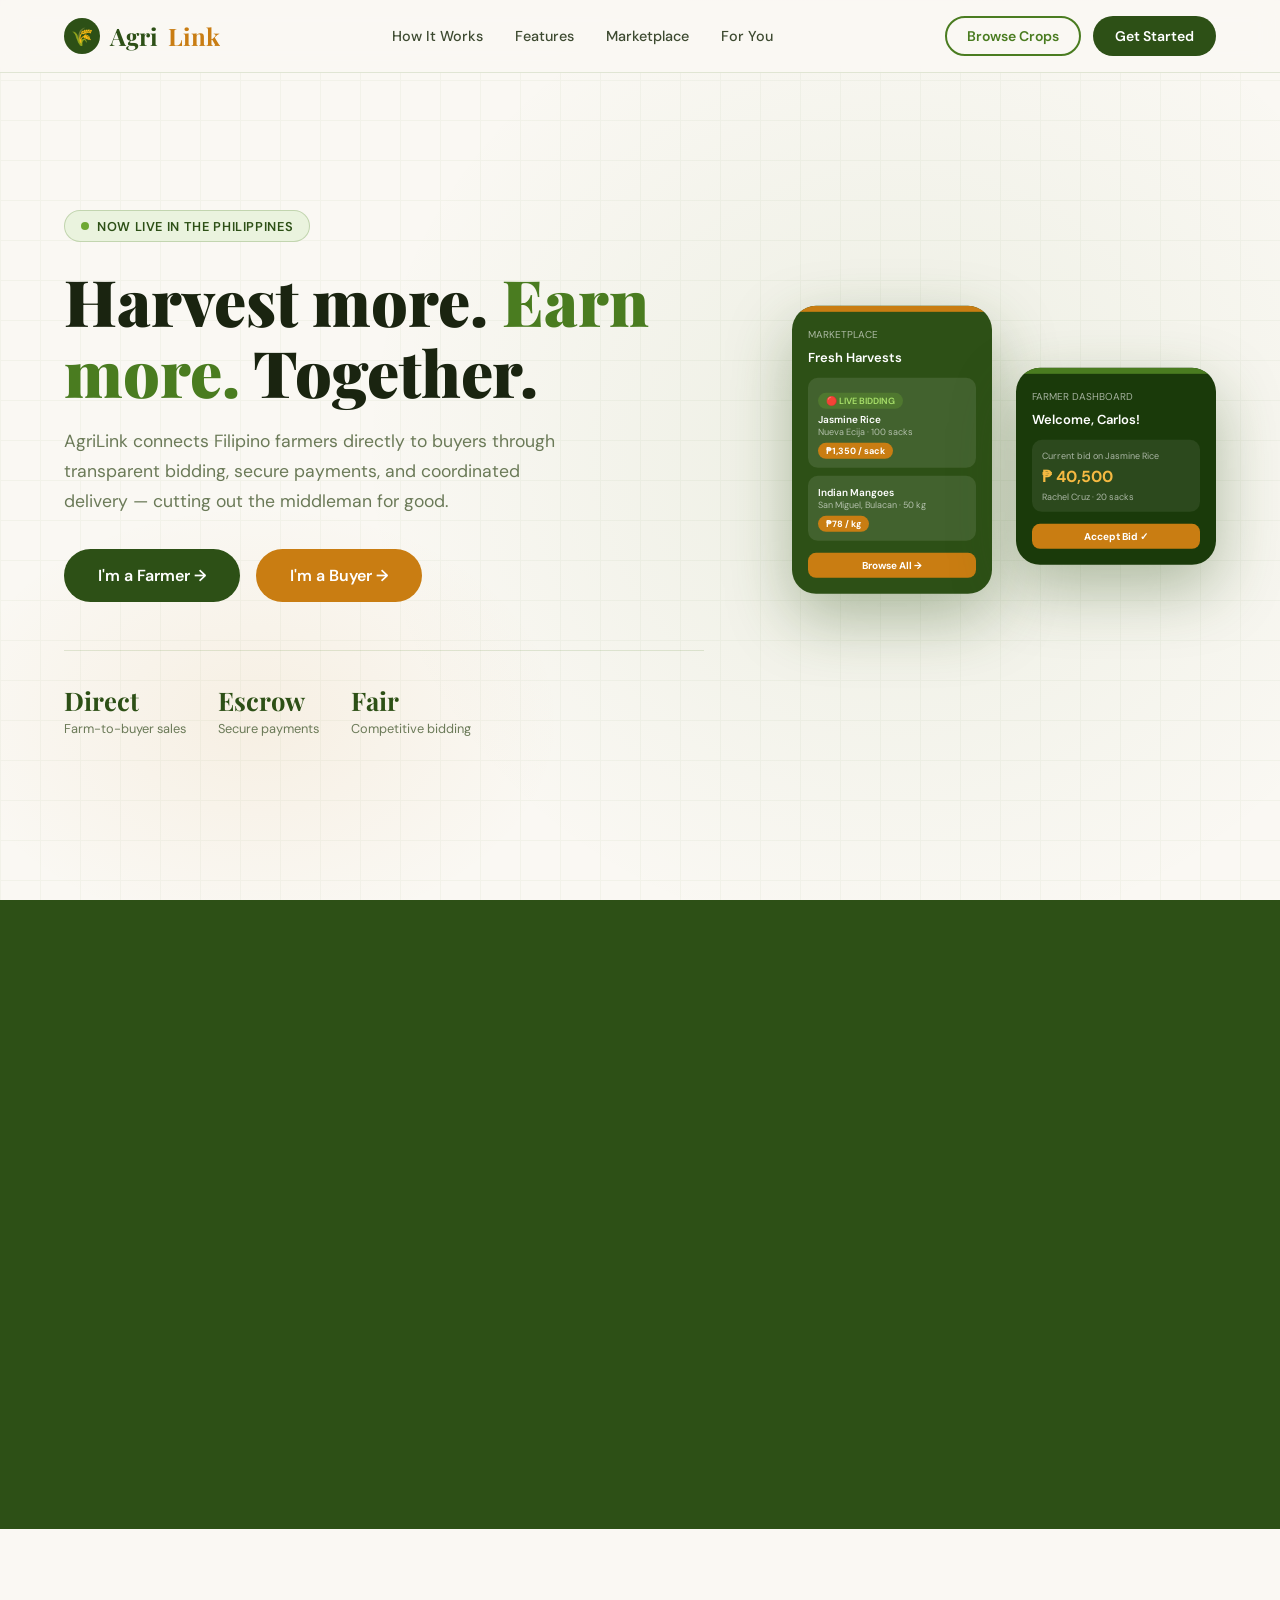
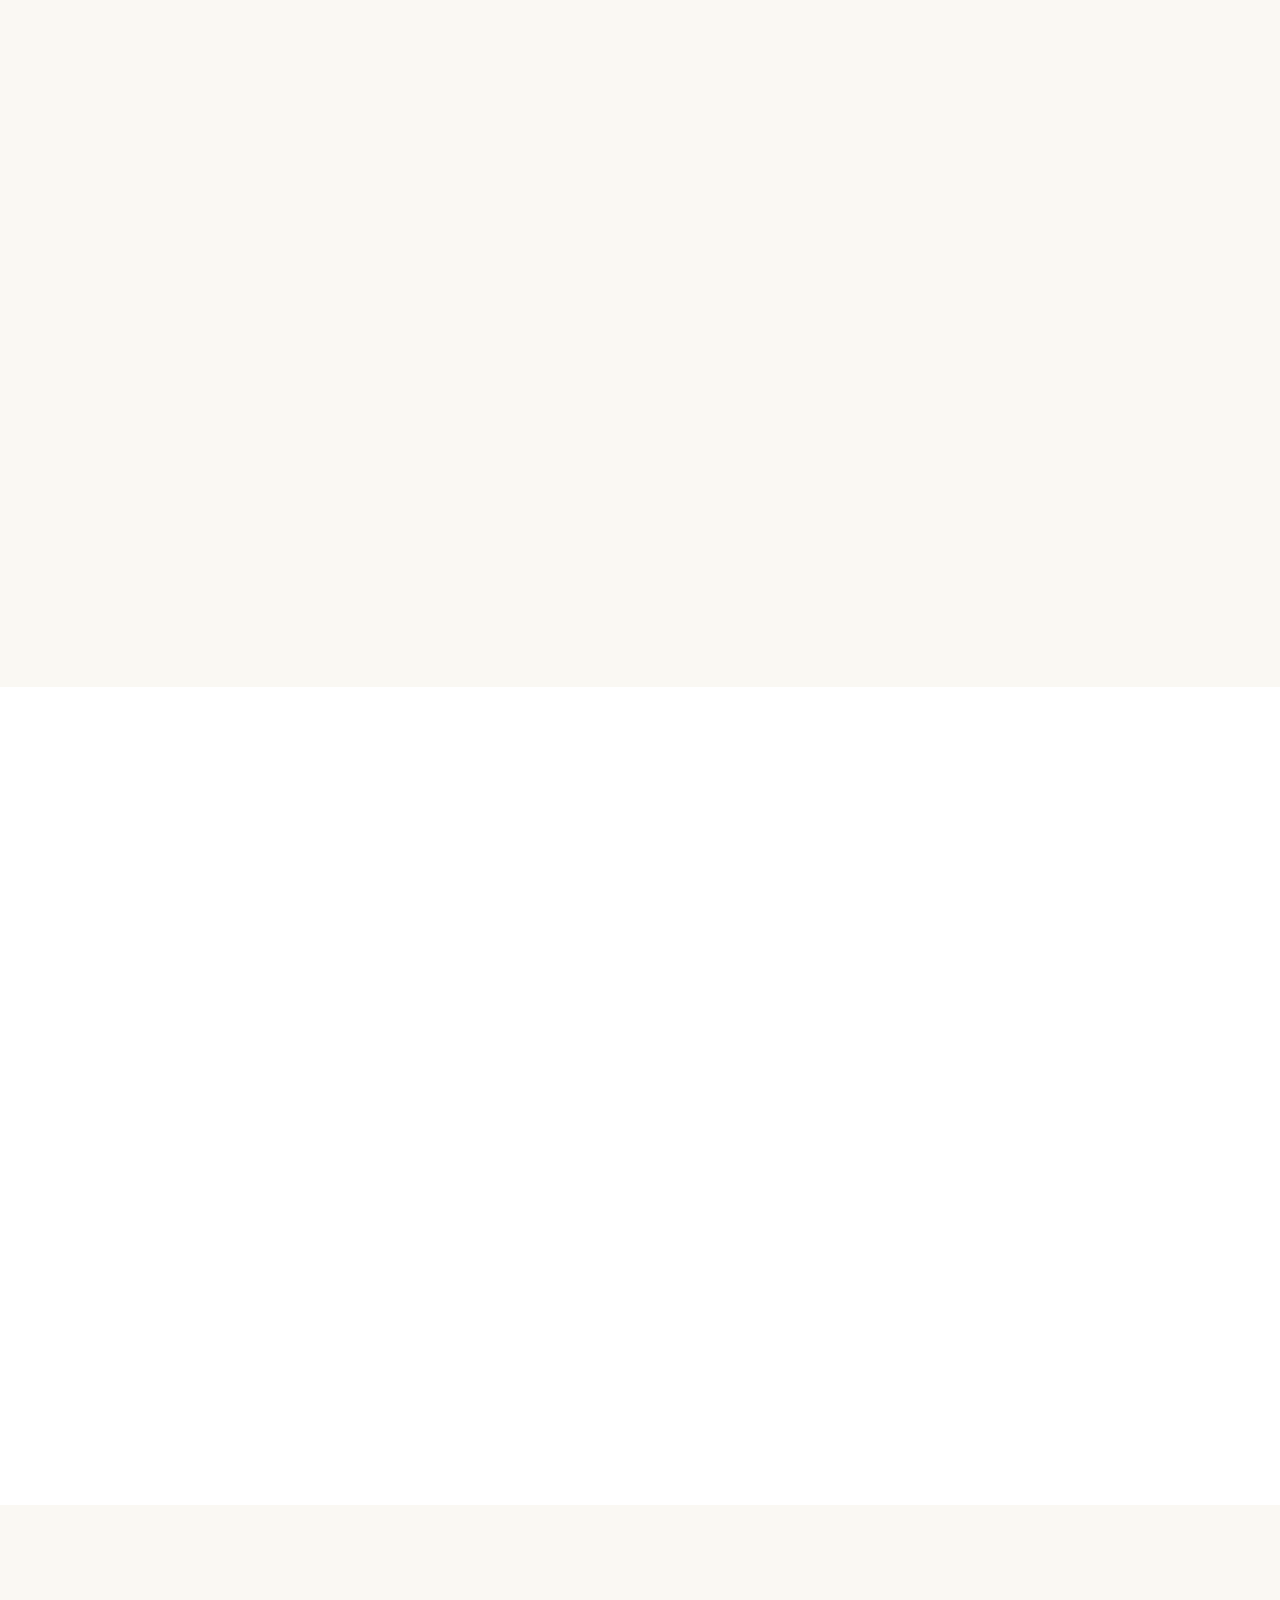
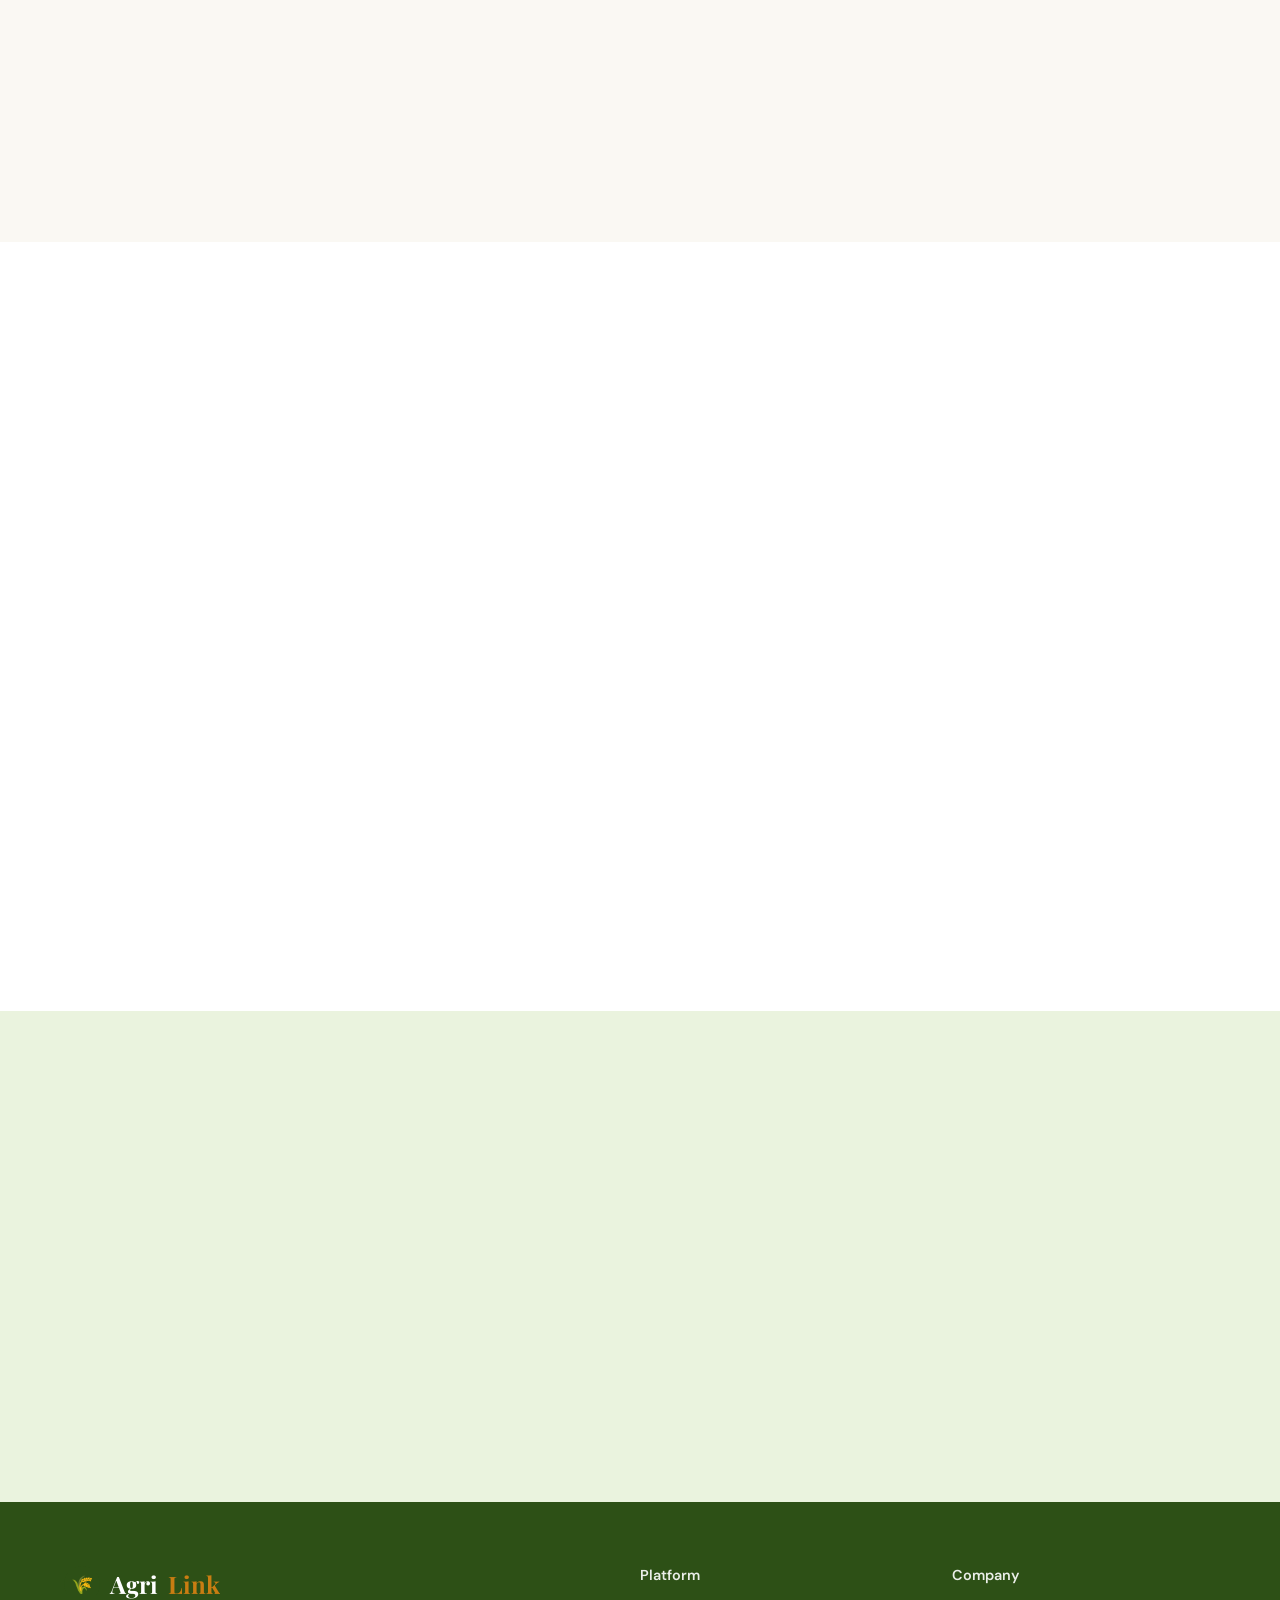
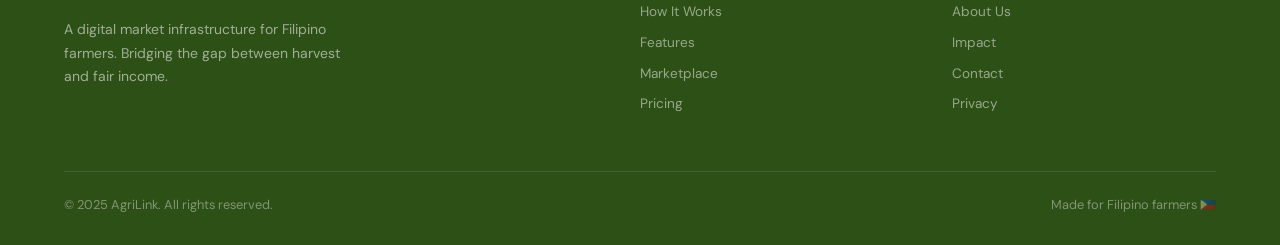
==== commit 79be4d15: "Update index.html" ====
--- a/index.html
+++ b/index.html
@@ -929,7 +929,10 @@
   document.getElementById('bid-amount').value = '';
   renderProducts(activeFilter);
 }
-
+<div class="hero-btns">
+  <a href="farmer-dashboard.html" class="btn btn-green btn-lg">I'm a Farmer →</a>
+  <a href="buyer-marketplace.html" class="btn btn-amber btn-lg">I'm a Buyer →</a>
+</div>
 function closeBidModal() {
   document.getElementById('bid-modal').classList.remove('open');
 }
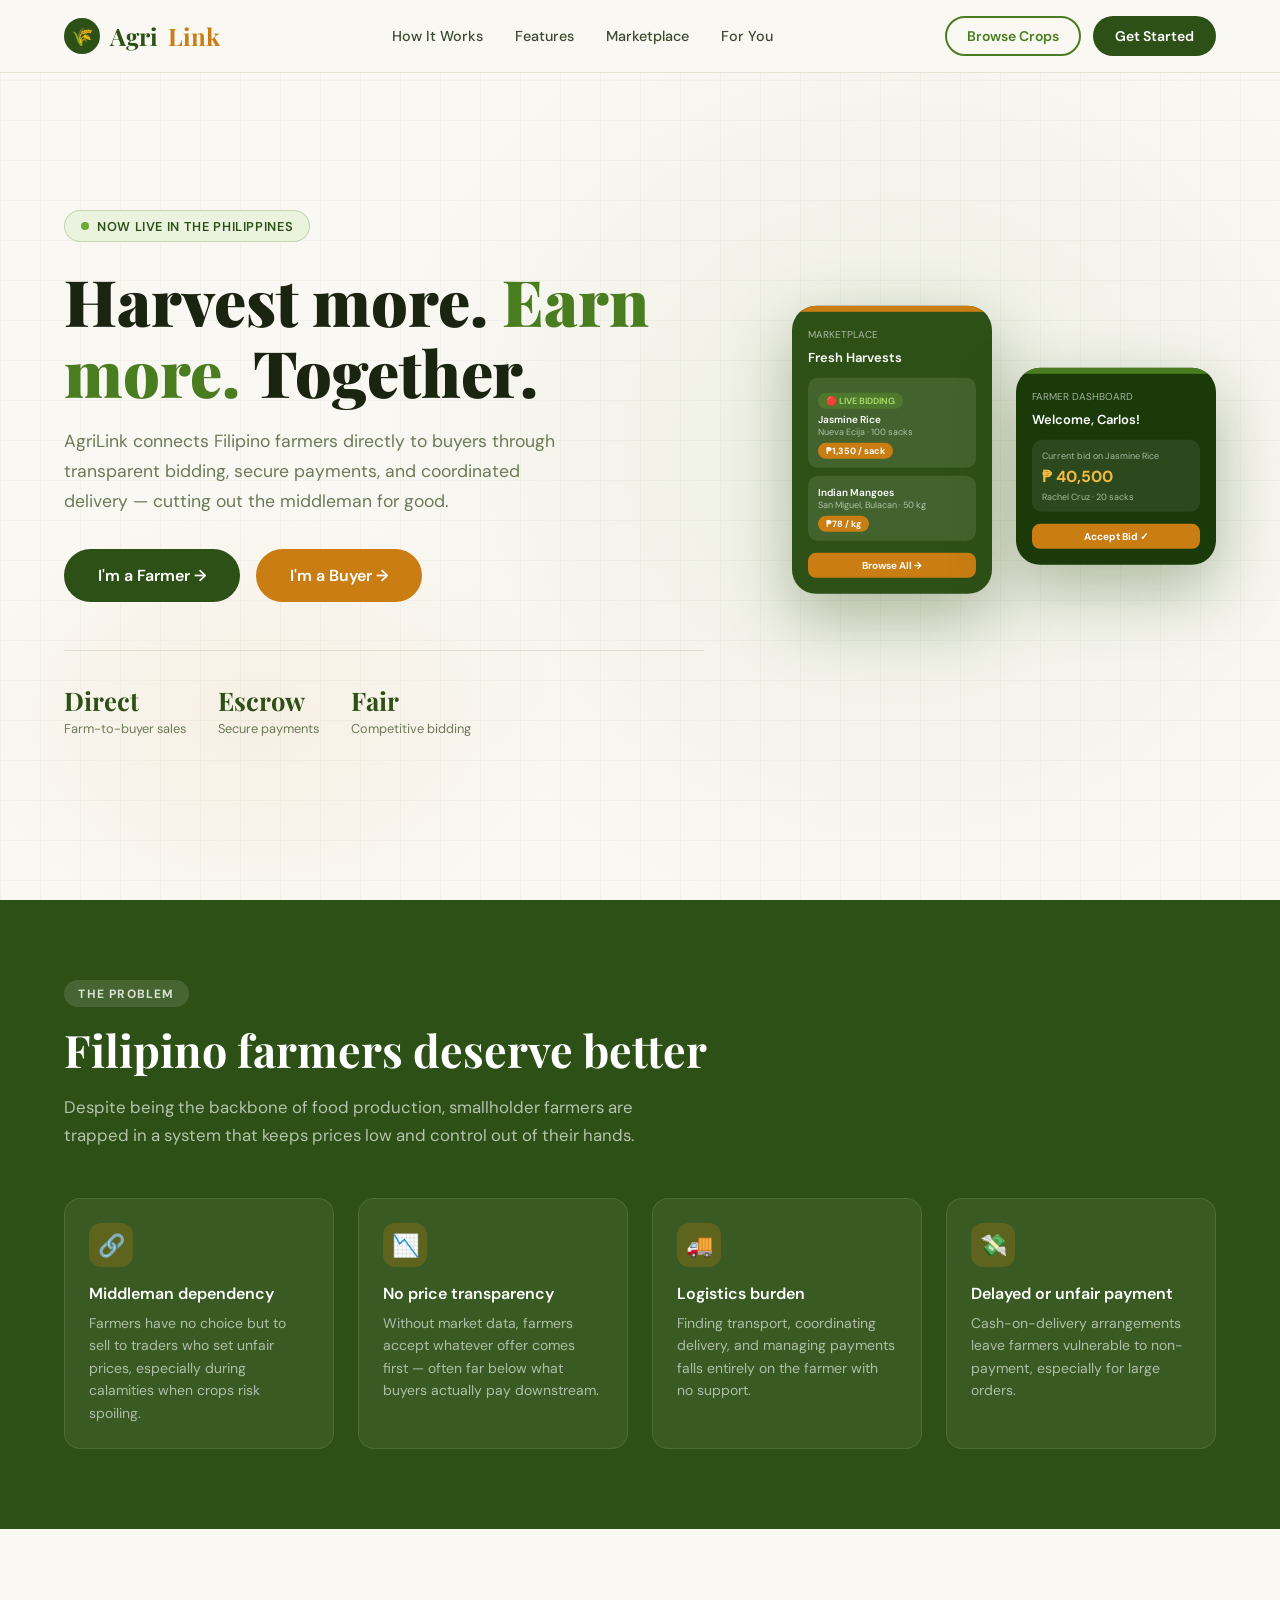
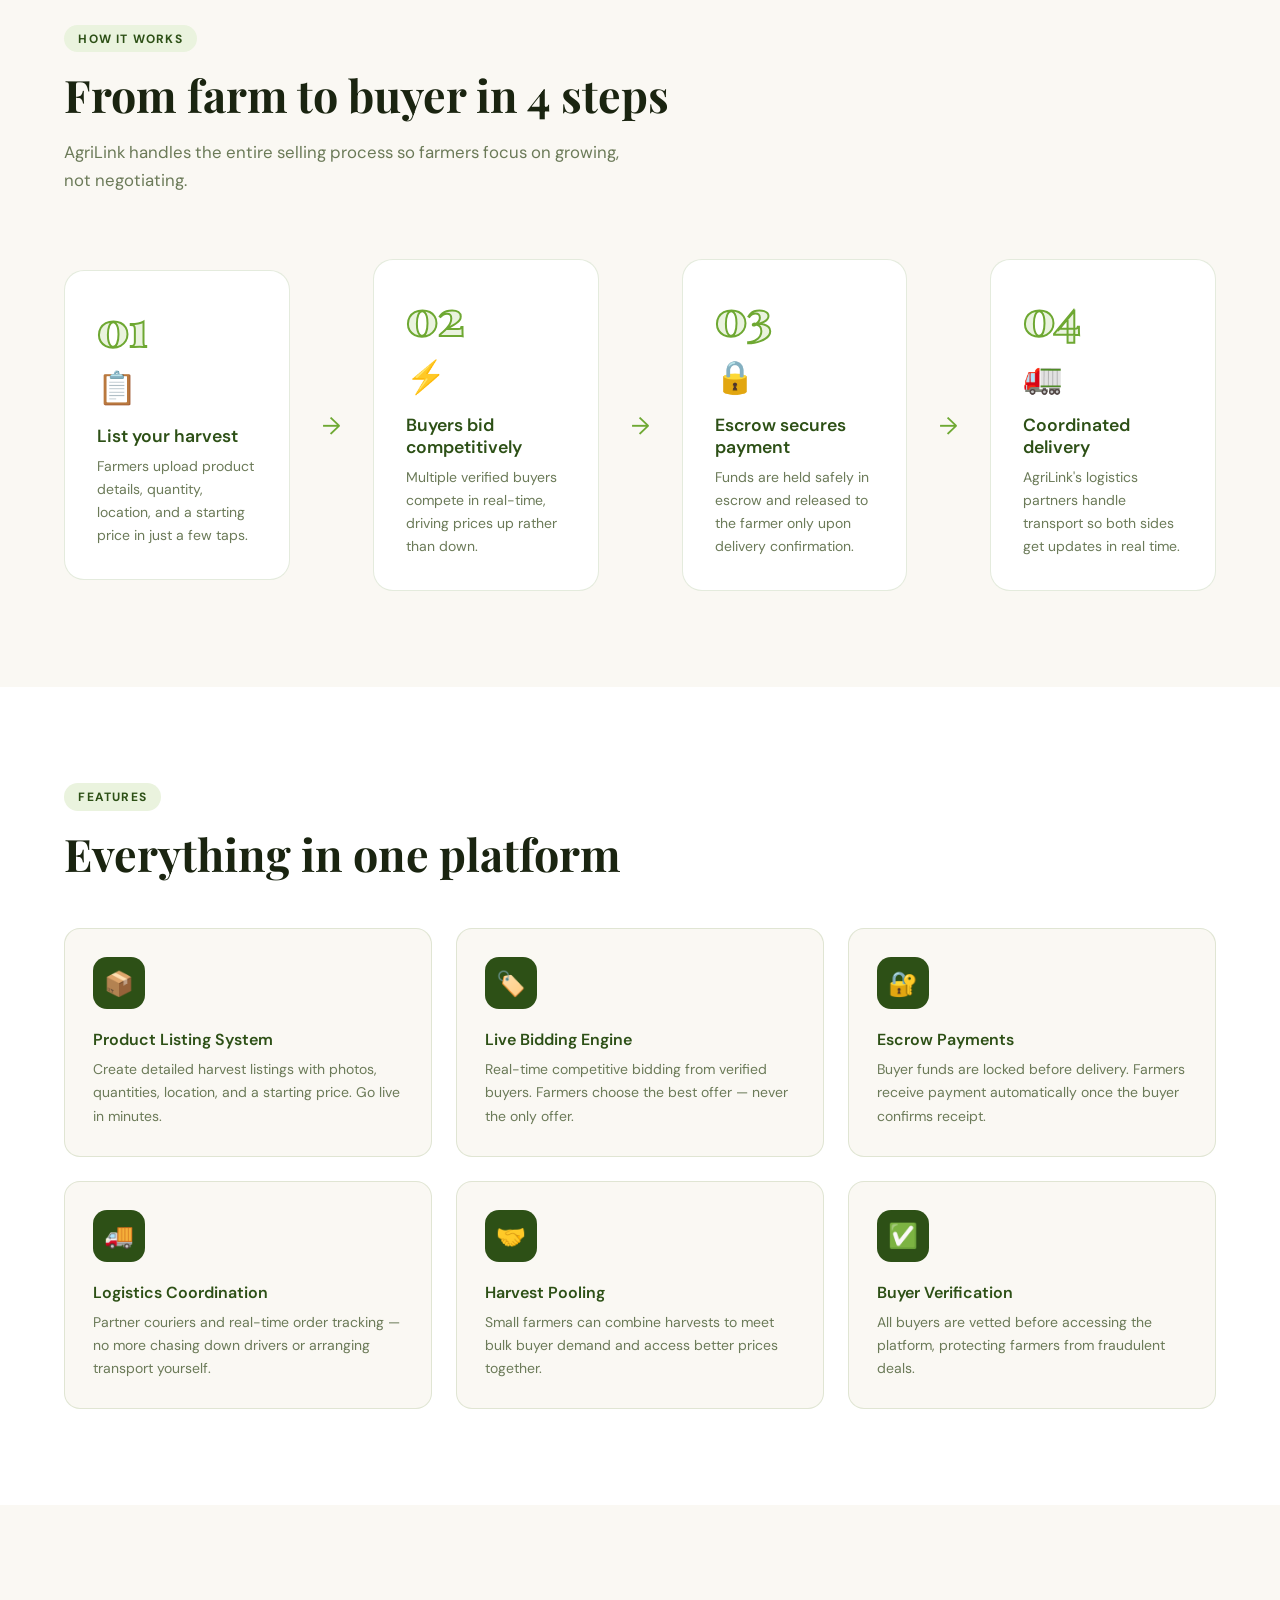
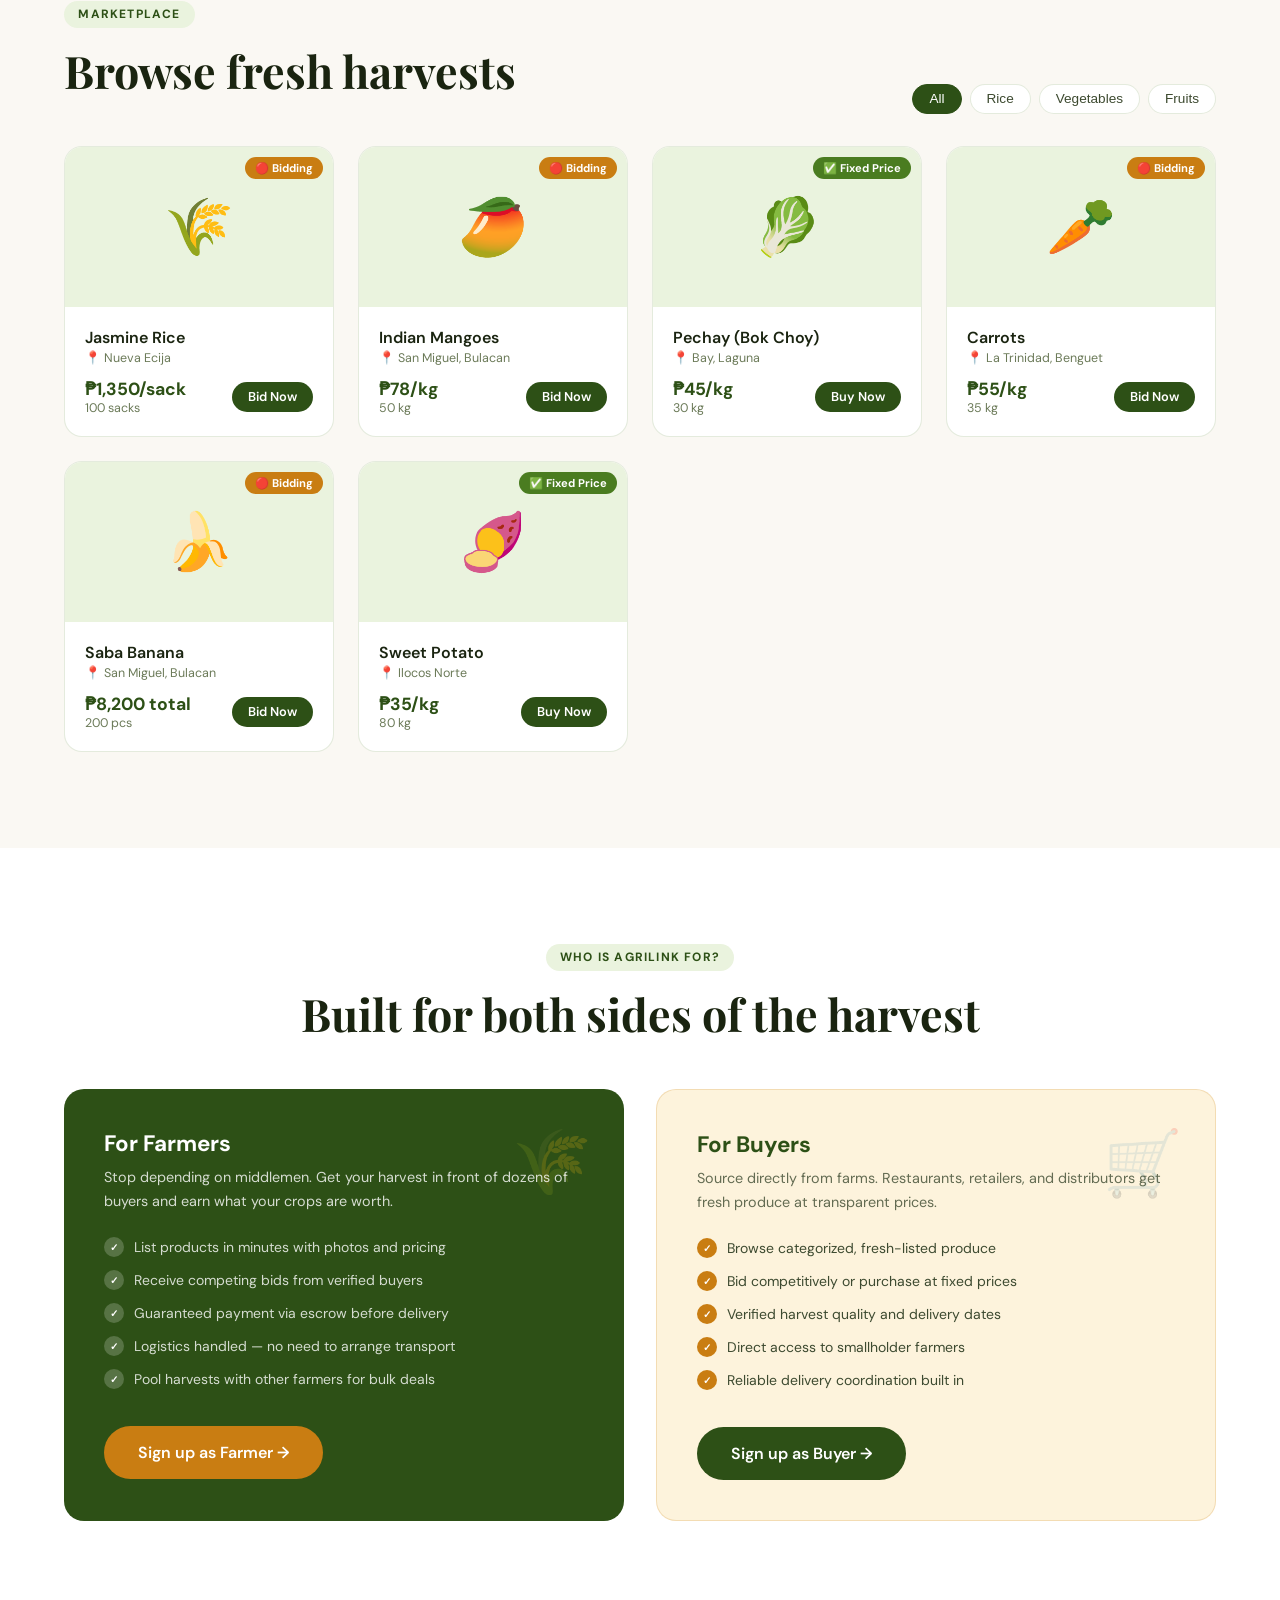
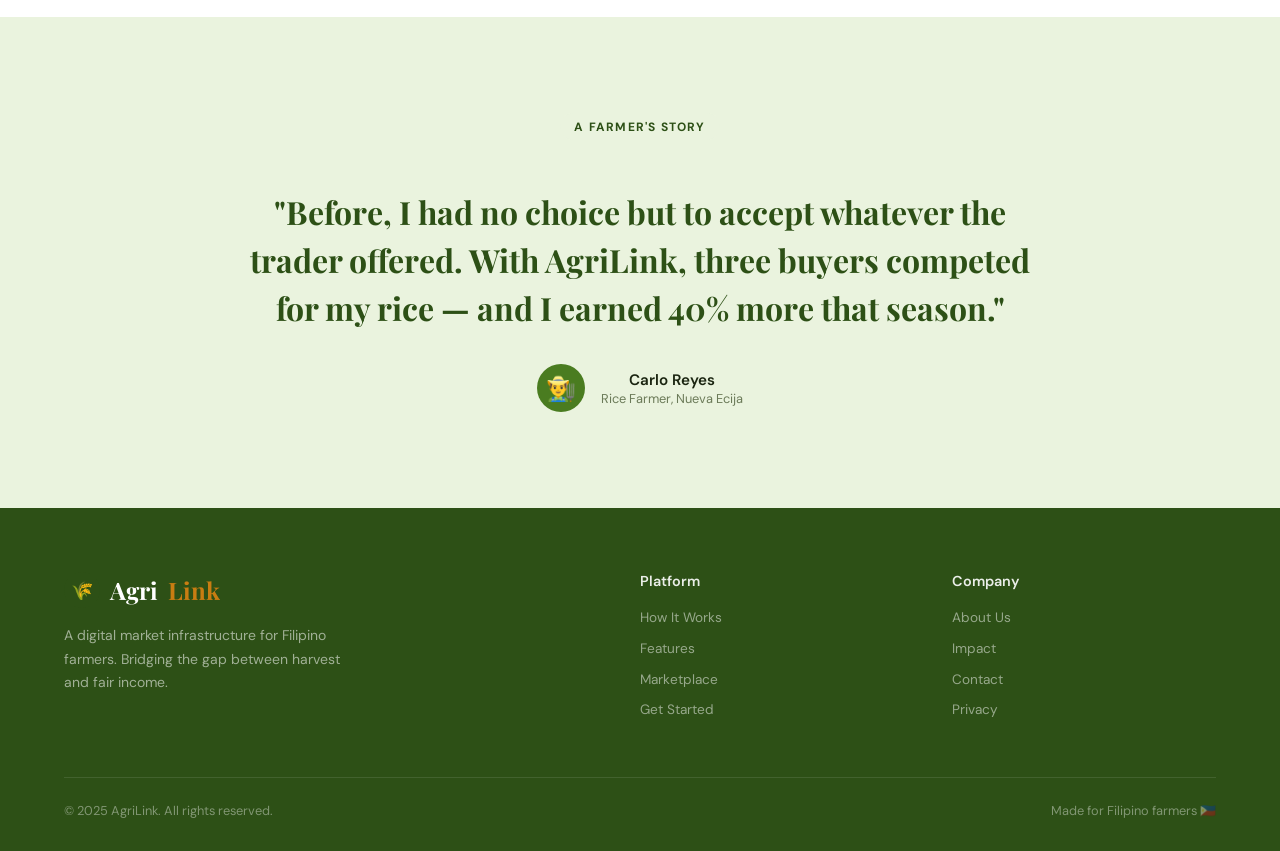
==== commit b0bc7a5e: "Update index.html" ====
--- a/index.html
+++ b/index.html
@@ -1,953 +1,1571 @@
 <!DOCTYPE html>
 <html lang="en">
 <head>
-<meta charset="UTF-8">
-<meta name="viewport" content="width=device-width, initial-scale=1.0">
-<title>AgriLink – Bridging Farmers and Buyers</title>
-<link href="https://fonts.googleapis.com/css2?family=Playfair+Display:wght@700;900&family=DM+Sans:wght@300;400;500;600&display=swap" rel="stylesheet">
-<style>
-  :root {
-    --green-dark: #2d5016;
-    --green-mid: #4a7c20;
-    --green-light: #6ea832;
-    --green-pale: #eaf3de;
-    --amber: #c97d12;
-    --amber-light: #f5b942;
-    --amber-pale: #fdf3dc;
-    --cream: #faf8f3;
-    --text: #1a2410;
-    --text-mid: #3d4a30;
-    --text-muted: #6b7a58;
-    --white: #ffffff;
-    --border: rgba(74,124,32,0.15);
-  }
-
-  * { margin: 0; padding: 0; box-sizing: border-box; }
-
-  html { scroll-behavior: smooth; }
-
-  body {
-    font-family: 'DM Sans', sans-serif;
-    background: var(--cream);
-    color: var(--text);
-    overflow-x: hidden;
-  }
-
-  /* NAV */
-  nav {
-    position: fixed; top: 0; left: 0; right: 0; z-index: 100;
-    display: flex; align-items: center; justify-content: space-between;
-    padding: 1rem 5%;
-    background: rgba(250,248,243,0.92);
-    backdrop-filter: blur(12px);
-    border-bottom: 1px solid var(--border);
-  }
-  .nav-logo {
-    display: flex; align-items: center; gap: 10px;
-    font-family: 'Playfair Display', serif;
-    font-size: 1.5rem; font-weight: 700;
-    color: var(--green-dark);
-    text-decoration: none;
-  }
-  .nav-logo span { color: var(--amber); }
-  .nav-logo-icon {
-    width: 36px; height: 36px;
-    background: var(--green-dark);
-    border-radius: 50%;
-    display: flex; align-items: center; justify-content: center;
-    font-size: 18px;
-  }
-  .nav-links { display: flex; gap: 2rem; list-style: none; }
-  .nav-links a {
-    text-decoration: none; color: var(--text-mid);
-    font-size: 0.9rem; font-weight: 500;
-    transition: color 0.2s;
-  }
-  .nav-links a:hover { color: var(--green-mid); }
-  .nav-cta {
-    display: flex; gap: 0.75rem;
-  }
-  .btn {
-    padding: 0.55rem 1.25rem;
-    border-radius: 50px;
-    font-family: 'DM Sans', sans-serif;
-    font-size: 0.875rem; font-weight: 600;
-    cursor: pointer; text-decoration: none;
-    transition: all 0.2s; border: 2px solid transparent;
-    display: inline-flex; align-items: center; gap: 6px;
-  }
-  .btn-outline {
-    background: transparent;
-    border-color: var(--green-mid);
-    color: var(--green-mid);
-  }
-  .btn-outline:hover { background: var(--green-pale); }
-  .btn-green {
-    background: var(--green-dark);
-    color: var(--white);
-  }
-  .btn-green:hover { background: var(--green-mid); transform: translateY(-1px); }
-  .btn-amber {
-    background: var(--amber);
-    color: var(--white);
-  }
-  .btn-amber:hover { background: var(--amber-light); color: var(--text); transform: translateY(-1px); }
-  .btn-lg { padding: 0.875rem 2rem; font-size: 1rem; }
-
-  /* HERO */
-  .hero {
-    min-height: 100vh;
-    display: flex; align-items: center;
-    padding: 7rem 5% 4rem;
-    position: relative;
-    overflow: hidden;
-  }
-  .hero-bg {
-    position: absolute; inset: 0; z-index: 0;
-    background:
-      radial-gradient(ellipse 60% 80% at 70% 50%, rgba(74,124,32,0.08) 0%, transparent 70%),
-      radial-gradient(ellipse 40% 40% at 20% 80%, rgba(201,125,18,0.07) 0%, transparent 60%);
-  }
-  .hero-grid {
-    position: absolute; inset: 0; z-index: 0; opacity: 0.04;
-    background-image: linear-gradient(var(--green-mid) 1px, transparent 1px),
-      linear-gradient(90deg, var(--green-mid) 1px, transparent 1px);
-    background-size: 40px 40px;
-  }
-  .hero-content { position: relative; z-index: 1; max-width: 640px; }
-  .hero-tag {
-    display: inline-flex; align-items: center; gap: 8px;
-    background: var(--green-pale);
-    border: 1px solid rgba(74,124,32,0.25);
-    color: var(--green-dark);
-    padding: 0.4rem 1rem; border-radius: 50px;
-    font-size: 0.8rem; font-weight: 600; letter-spacing: 0.05em;
-    text-transform: uppercase; margin-bottom: 1.5rem;
-  }
-  .hero-tag-dot {
-    width: 8px; height: 8px; border-radius: 50%;
-    background: var(--green-light);
-    animation: pulse 2s infinite;
-  }
-  @keyframes pulse {
-    0%, 100% { opacity: 1; transform: scale(1); }
-    50% { opacity: 0.5; transform: scale(1.3); }
-  }
-  .hero h1 {
-    font-family: 'Playfair Display', serif;
-    font-size: clamp(2.8rem, 5vw, 4.2rem);
-    font-weight: 900; line-height: 1.1;
-    color: var(--text); margin-bottom: 1.25rem;
-  }
-  .hero h1 em {
-    font-style: normal; color: var(--green-mid);
-    position: relative;
-  }
-  .hero h1 em::after {
-    content: '';
-    position: absolute; bottom: 2px; left: 0; right: 0; height: 3px;
-    background: var(--amber-light); border-radius: 2px;
-  }
-  .hero p {
-    font-size: 1.1rem; line-height: 1.7;
-    color: var(--text-muted); margin-bottom: 2rem; max-width: 520px;
-  }
-  .hero-btns { display: flex; gap: 1rem; flex-wrap: wrap; margin-bottom: 3rem; }
-  .hero-stats {
-    display: flex; gap: 2rem; flex-wrap: wrap;
-    padding-top: 2rem; border-top: 1px solid var(--border);
-  }
-  .hero-stat strong {
-    display: block; font-size: 1.6rem; font-weight: 700;
-    color: var(--green-dark); font-family: 'Playfair Display', serif;
-  }
-  .hero-stat span { font-size: 0.8rem; color: var(--text-muted); }
-  .hero-visual {
-    position: absolute; right: 5%; top: 50%; transform: translateY(-50%);
-    z-index: 1; display: flex; gap: 1.5rem; align-items: flex-start;
-  }
-  .phone-mock {
-    width: 200px; background: var(--green-dark);
-    border-radius: 24px; overflow: hidden;
-    box-shadow: 0 24px 64px rgba(45,80,22,0.35);
-    transform: translateY(20px);
-  }
-  .phone-mock.float { transform: translateY(0); animation: float 4s ease-in-out infinite; }
-  .phone-mock.float2 { transform: translateY(30px); animation: float 4s ease-in-out infinite 0.8s; }
-  @keyframes float {
-    0%, 100% { transform: translateY(0); }
-    50% { transform: translateY(-12px); }
-  }
-  .phone-screen { padding: 1rem; }
-  .phone-header { font-size: 10px; color: rgba(255,255,255,0.6); margin-bottom: 0.5rem; }
-  .phone-title { font-size: 13px; color: white; font-weight: 600; margin-bottom: 0.75rem; }
-  .phone-card {
-    background: rgba(255,255,255,0.1); border-radius: 10px;
-    padding: 0.6rem; margin-bottom: 0.5rem;
-  }
-  .phone-card-name { font-size: 10px; color: white; font-weight: 600; }
-  .phone-card-sub { font-size: 9px; color: rgba(255,255,255,0.6); }
-  .phone-price {
-    background: var(--amber); color: white;
-    font-size: 9px; font-weight: 700;
-    padding: 2px 8px; border-radius: 50px; display: inline-block; margin-top: 4px;
-  }
-  .phone-btn {
-    display: block; text-align: center;
-    background: var(--amber); color: white;
-    font-size: 10px; font-weight: 700;
-    padding: 6px; border-radius: 8px; margin-top: 0.75rem;
-  }
-  .bid-badge {
-    background: rgba(110,168,50,0.3);
-    color: #a8e06a; font-size: 9px; font-weight: 600;
-    padding: 2px 8px; border-radius: 50px; display: inline-block;
-    margin-bottom: 4px;
-  }
-
-  /* SECTION COMMON */
-  section { padding: 6rem 5%; }
-  .section-tag {
-    display: inline-block;
-    background: var(--green-pale);
-    color: var(--green-dark);
-    font-size: 0.75rem; font-weight: 700;
-    letter-spacing: 0.1em; text-transform: uppercase;
-    padding: 0.35rem 0.9rem; border-radius: 50px;
-    margin-bottom: 1rem;
-  }
-  .section-title {
-    font-family: 'Playfair Display', serif;
-    font-size: clamp(2rem, 3.5vw, 2.8rem);
-    font-weight: 700; line-height: 1.2;
-    margin-bottom: 1rem; color: var(--text);
-  }
-  .section-sub {
-    font-size: 1.05rem; color: var(--text-muted);
-    line-height: 1.7; max-width: 560px;
-  }
-
-  /* PROBLEM BAND */
-  .problem-band {
-    background: var(--green-dark);
-    padding: 5rem 5%;
-    color: white;
-  }
-  .problem-inner { max-width: 1200px; margin: 0 auto; }
-  .problem-band .section-tag { background: rgba(255,255,255,0.12); color: rgba(255,255,255,0.8); }
-  .problem-band .section-title { color: white; }
-  .problem-band .section-sub { color: rgba(255,255,255,0.65); max-width: 600px; }
-  .problem-cards {
-    display: grid; grid-template-columns: repeat(auto-fit, minmax(240px, 1fr));
-    gap: 1.5rem; margin-top: 3rem;
-  }
-  .problem-card {
-    background: rgba(255,255,255,0.06);
-    border: 1px solid rgba(255,255,255,0.1);
-    border-radius: 16px; padding: 1.5rem;
-  }
-  .problem-icon {
-    width: 44px; height: 44px; border-radius: 12px;
-    background: rgba(201,125,18,0.25);
-    display: flex; align-items: center; justify-content: center;
-    font-size: 22px; margin-bottom: 1rem;
-  }
-  .problem-card h3 { font-size: 1rem; font-weight: 600; margin-bottom: 0.5rem; color: white; }
-  .problem-card p { font-size: 0.875rem; color: rgba(255,255,255,0.6); line-height: 1.6; }
-
-  /* HOW IT WORKS */
-  .how { background: var(--cream); }
-  .how-inner { max-width: 1200px; margin: 0 auto; }
-  .how-header { margin-bottom: 4rem; }
-  .steps {
-    display: grid; grid-template-columns: repeat(auto-fit, minmax(260px, 1fr));
-    gap: 2rem;
-  }
-  .step {
-    position: relative; padding: 2rem;
-    background: white; border-radius: 20px;
-    border: 1px solid var(--border);
-    transition: transform 0.2s, box-shadow 0.2s;
-  }
-  .step:hover { transform: translateY(-4px); box-shadow: 0 12px 40px rgba(45,80,22,0.12); }
-  .step-num {
-    font-family: 'Playfair Display', serif;
-    font-size: 3rem; font-weight: 900; line-height: 1;
-    color: var(--green-pale); margin-bottom: 1rem;
-    -webkit-text-stroke: 2px var(--green-light);
-  }
-  .step-icon { font-size: 2rem; margin-bottom: 1rem; }
-  .step h3 { font-size: 1.1rem; font-weight: 600; margin-bottom: 0.5rem; color: var(--green-dark); }
-  .step p { font-size: 0.875rem; color: var(--text-muted); line-height: 1.65; }
-  .step-arrow {
-    display: none;
-  }
-  @media (min-width: 900px) {
-    .steps { grid-template-columns: 1fr auto 1fr auto 1fr auto 1fr; align-items: center; }
-    .step-arrow { display: flex; font-size: 1.5rem; color: var(--green-light); align-items: center; }
-  }
-
-  /* FEATURES */
-  .features { background: white; }
-  .features-inner { max-width: 1200px; margin: 0 auto; }
-  .features-grid {
-    display: grid; grid-template-columns: repeat(auto-fit, minmax(280px, 1fr));
-    gap: 1.5rem; margin-top: 3rem;
-  }
-  .feature-card {
-    padding: 1.75rem; border-radius: 16px;
-    border: 1px solid var(--border); background: var(--cream);
-    transition: all 0.2s;
-  }
-  .feature-card:hover { border-color: var(--green-light); background: var(--green-pale); }
-  .feature-icon-wrap {
-    width: 52px; height: 52px; border-radius: 14px;
-    background: var(--green-dark);
-    display: flex; align-items: center; justify-content: center;
-    font-size: 24px; margin-bottom: 1.25rem;
-  }
-  .feature-card h3 { font-size: 1rem; font-weight: 600; color: var(--green-dark); margin-bottom: 0.5rem; }
-  .feature-card p { font-size: 0.875rem; color: var(--text-muted); line-height: 1.65; }
-
-  /* MARKETPLACE */
-  .marketplace { background: var(--cream); }
-  .marketplace-inner { max-width: 1200px; margin: 0 auto; }
-  .market-header {
-    display: flex; justify-content: space-between; align-items: flex-end;
-    flex-wrap: wrap; gap: 1rem; margin-bottom: 2rem;
-  }
-  .filter-tabs {
-    display: flex; gap: 0.5rem; flex-wrap: wrap;
-  }
-  .filter-tab {
-    padding: 0.4rem 1rem; border-radius: 50px;
-    font-size: 0.85rem; font-weight: 500;
-    border: 1px solid var(--border); background: white; cursor: pointer;
-    transition: all 0.2s; color: var(--text-mid);
-  }
-  .filter-tab.active, .filter-tab:hover {
-    background: var(--green-dark); color: white; border-color: var(--green-dark);
-  }
-  .product-grid {
-    display: grid; grid-template-columns: repeat(auto-fill, minmax(260px, 1fr));
-    gap: 1.5rem;
-  }
-  .product-card {
-    background: white; border-radius: 18px;
-    border: 1px solid var(--border); overflow: hidden;
-    transition: all 0.2s; cursor: pointer;
-  }
-  .product-card:hover { transform: translateY(-4px); box-shadow: 0 16px 40px rgba(45,80,22,0.12); }
-  .product-img {
-    height: 160px; background: var(--green-pale);
-    display: flex; align-items: center; justify-content: center;
-    font-size: 4rem; position: relative;
-  }
-  .product-badge {
-    position: absolute; top: 10px; right: 10px;
-    padding: 4px 10px; border-radius: 50px;
-    font-size: 0.7rem; font-weight: 700;
-  }
-  .badge-bidding { background: var(--amber); color: white; }
-  .badge-fixed { background: var(--green-mid); color: white; }
-  .product-body { padding: 1.25rem; }
-  .product-name { font-size: 1rem; font-weight: 600; color: var(--text); margin-bottom: 2px; }
-  .product-loc { font-size: 0.78rem; color: var(--text-muted); margin-bottom: 0.75rem; }
-  .product-footer { display: flex; justify-content: space-between; align-items: center; }
-  .product-price { font-size: 1.1rem; font-weight: 700; color: var(--green-dark); }
-  .product-qty { font-size: 0.78rem; color: var(--text-muted); }
-  .bid-btn {
-    padding: 0.4rem 1rem; background: var(--green-dark); color: white;
-    border: none; border-radius: 50px; font-size: 0.8rem;
-    font-weight: 600; cursor: pointer; transition: all 0.2s;
-    font-family: 'DM Sans', sans-serif;
-  }
-  .bid-btn:hover { background: var(--green-mid); }
-
-  /* BIDDING MODAL */
-  .modal-overlay {
-    display: none; position: fixed; inset: 0; z-index: 200;
-    background: rgba(0,0,0,0.5); align-items: center; justify-content: center;
-  }
-  .modal-overlay.open { display: flex; }
-  .modal {
-    background: white; border-radius: 24px;
-    padding: 2rem; width: 90%; max-width: 440px;
-    max-height: 90vh; overflow-y: auto;
-    animation: slideUp 0.25s ease;
-  }
-  @keyframes slideUp {
-    from { transform: translateY(20px); opacity: 0; }
-    to { transform: translateY(0); opacity: 1; }
-  }
-  .modal-head { display: flex; justify-content: space-between; align-items: center; margin-bottom: 1.5rem; }
-  .modal-head h2 { font-size: 1.2rem; font-weight: 700; color: var(--green-dark); }
-  .modal-close {
-    width: 32px; height: 32px; border-radius: 50%;
-    background: var(--green-pale); border: none; cursor: pointer;
-    font-size: 1rem; display: flex; align-items: center; justify-content: center;
-  }
-  .modal-product-info {
-    background: var(--cream); border-radius: 12px; padding: 1rem; margin-bottom: 1.5rem;
-  }
-  .modal-product-info .product-name { font-size: 1.1rem; }
-  .bid-history h3 { font-size: 0.85rem; font-weight: 600; color: var(--text-muted); margin-bottom: 0.75rem; text-transform: uppercase; letter-spacing: 0.05em; }
-  .bid-row {
-    display: flex; justify-content: space-between; align-items: center;
-    padding: 0.6rem 0; border-bottom: 1px solid var(--border);
-    font-size: 0.9rem;
-  }
-  .bid-row:last-child { border-bottom: none; }
-  .bid-row .bidder { font-weight: 500; color: var(--text); }
-  .bid-row .bid-amount { font-weight: 700; color: var(--green-dark); }
-  .bid-row .bid-time { font-size: 0.75rem; color: var(--text-muted); }
-  .bid-input-row { display: flex; gap: 0.75rem; margin-top: 1.5rem; }
-  .bid-input-row input {
-    flex: 1; padding: 0.75rem 1rem; border: 1.5px solid var(--border);
-    border-radius: 12px; font-size: 1rem; font-family: 'DM Sans', sans-serif;
-    outline: none; color: var(--text);
-  }
-  .bid-input-row input:focus { border-color: var(--green-mid); }
-
-  /* USERS */
-  .users { background: white; }
-  .users-inner { max-width: 1200px; margin: 0 auto; }
-  .user-split {
-    display: grid; grid-template-columns: 1fr 1fr; gap: 2rem; margin-top: 3rem;
-  }
-  @media (max-width: 768px) { .user-split { grid-template-columns: 1fr; } }
-  .user-panel {
-    border-radius: 20px; padding: 2.5rem; position: relative; overflow: hidden;
-  }
-  .user-panel.farmer { background: var(--green-dark); color: white; }
-  .user-panel.buyer { background: var(--amber-pale); border: 1px solid rgba(201,125,18,0.2); }
-  .user-panel h3 { font-size: 1.4rem; font-weight: 700; margin-bottom: 0.5rem; }
-  .user-panel.buyer h3 { color: var(--green-dark); }
-  .user-panel p { font-size: 0.9rem; line-height: 1.65; opacity: 0.8; margin-bottom: 1.5rem; }
-  .user-panel.buyer p { color: var(--text-mid); }
-  .user-list { list-style: none; }
-  .user-list li {
-    display: flex; align-items: flex-start; gap: 10px;
-    font-size: 0.875rem; margin-bottom: 0.75rem; line-height: 1.5;
-  }
-  .user-panel.farmer .user-list li { color: rgba(255,255,255,0.8); }
-  .user-panel.buyer .user-list li { color: var(--text-mid); }
-  .user-check {
-    min-width: 20px; height: 20px; border-radius: 50%;
-    display: flex; align-items: center; justify-content: center;
-    font-size: 10px; font-weight: 700;
-  }
-  .farmer .user-check { background: rgba(255,255,255,0.2); color: white; }
-  .buyer .user-check { background: var(--amber); color: white; }
-  .panel-emoji { font-size: 4rem; position: absolute; right: 2rem; top: 2rem; opacity: 0.2; }
-
-  /* TESTIMONIAL */
-  .story { background: var(--green-pale); }
-  .story-inner { max-width: 800px; margin: 0 auto; text-align: center; }
-  .story-quote {
-    font-family: 'Playfair Display', serif;
-    font-size: clamp(1.4rem, 2.5vw, 2rem);
-    font-weight: 700; line-height: 1.5;
-    color: var(--green-dark); margin: 2rem 0;
-  }
-  .story-author {
-    display: flex; align-items: center; gap: 1rem; justify-content: center;
-    margin-top: 1.5rem;
-  }
-  .author-avatar {
-    width: 48px; height: 48px; border-radius: 50%;
-    background: var(--green-mid); display: flex; align-items: center;
-    justify-content: center; font-size: 1.5rem;
-  }
-  .author-name { font-weight: 600; font-size: 0.95rem; color: var(--text); }
-  .author-role { font-size: 0.8rem; color: var(--text-muted); }
-
-  /* FOOTER */
-  footer {
-    background: var(--green-dark); color: white; padding: 4rem 5% 2rem;
-  }
-  .footer-top {
-    display: grid; grid-template-columns: 2fr 1fr 1fr;
-    gap: 3rem; margin-bottom: 3rem;
-  }
-  @media (max-width: 768px) { .footer-top { grid-template-columns: 1fr; } }
-  .footer-brand .nav-logo { color: white; margin-bottom: 1rem; }
-  .footer-brand p { font-size: 0.875rem; color: rgba(255,255,255,0.55); line-height: 1.65; max-width: 300px; }
-  .footer-col h4 { font-size: 0.9rem; font-weight: 600; margin-bottom: 1rem; color: rgba(255,255,255,0.9); }
-  .footer-col ul { list-style: none; }
-  .footer-col ul li { margin-bottom: 0.6rem; }
-  .footer-col ul li a { text-decoration: none; font-size: 0.85rem; color: rgba(255,255,255,0.5); transition: color 0.2s; }
-  .footer-col ul li a:hover { color: var(--amber-light); }
-  .footer-bottom {
-    border-top: 1px solid rgba(255,255,255,0.1);
-    padding-top: 1.5rem;
-    display: flex; justify-content: space-between; align-items: center; flex-wrap: wrap; gap: 1rem;
-    font-size: 0.8rem; color: rgba(255,255,255,0.4);
-  }
-
-  /* MOBILE */
-  @media (max-width: 900px) {
-    .hero-visual { display: none; }
-    .nav-links { display: none; }
-  }
-  @media (max-width: 600px) {
-    .hero { padding: 6rem 5% 3rem; }
-    .hero-stats { gap: 1rem; }
-    section { padding: 4rem 5%; }
-  }
-
-  /* SCROLL ANIMATION */
-  .reveal {
-    opacity: 0; transform: translateY(24px);
-    transition: opacity 0.6s ease, transform 0.6s ease;
-  }
-  .reveal.visible { opacity: 1; transform: translateY(0); }
-</style>
+  <meta charset="UTF-8" />
+  <meta name="viewport" content="width=device-width, initial-scale=1.0" />
+  <title>AgriLink – Bridging Farmers and Buyers</title>
+  <link href="https://fonts.googleapis.com/css2?family=Playfair+Display:wght@700;900&family=DM+Sans:wght@300;400;500;600&display=swap" rel="stylesheet" />
+  <style>
+    :root {
+      --green-dark: #2d5016;
+      --green-mid: #4a7c20;
+      --green-light: #6ea832;
+      --green-pale: #eaf3de;
+      --amber: #c97d12;
+      --amber-light: #f5b942;
+      --amber-pale: #fdf3dc;
+      --cream: #faf8f3;
+      --text: #1a2410;
+      --text-mid: #3d4a30;
+      --text-muted: #6b7a58;
+      --white: #ffffff;
+      --border: rgba(74,124,32,0.15);
+    }
+
+    * { margin: 0; padding: 0; box-sizing: border-box; }
+    html { scroll-behavior: smooth; }
+
+    body {
+      font-family: 'DM Sans', sans-serif;
+      background: var(--cream);
+      color: var(--text);
+      overflow-x: hidden;
+    }
+
+    nav {
+      position: fixed;
+      top: 0; left: 0; right: 0;
+      z-index: 100;
+      display: flex;
+      align-items: center;
+      justify-content: space-between;
+      padding: 1rem 5%;
+      background: rgba(250,248,243,0.92);
+      backdrop-filter: blur(12px);
+      border-bottom: 1px solid var(--border);
+    }
+
+    .nav-logo {
+      display: flex;
+      align-items: center;
+      gap: 10px;
+      font-family: 'Playfair Display', serif;
+      font-size: 1.5rem;
+      font-weight: 700;
+      color: var(--green-dark);
+      text-decoration: none;
+    }
+
+    .nav-logo span { color: var(--amber); }
+
+    .nav-logo-icon {
+      width: 36px;
+      height: 36px;
+      background: var(--green-dark);
+      border-radius: 50%;
+      display: flex;
+      align-items: center;
+      justify-content: center;
+      font-size: 18px;
+    }
+
+    .nav-links {
+      display: flex;
+      gap: 2rem;
+      list-style: none;
+    }
+
+    .nav-links a {
+      text-decoration: none;
+      color: var(--text-mid);
+      font-size: 0.9rem;
+      font-weight: 500;
+      transition: color 0.2s;
+    }
+
+    .nav-links a:hover { color: var(--green-mid); }
+
+    .nav-cta {
+      display: flex;
+      gap: 0.75rem;
+    }
+
+    .btn {
+      padding: 0.55rem 1.25rem;
+      border-radius: 50px;
+      font-family: 'DM Sans', sans-serif;
+      font-size: 0.875rem;
+      font-weight: 600;
+      cursor: pointer;
+      text-decoration: none;
+      transition: all 0.2s;
+      border: 2px solid transparent;
+      display: inline-flex;
+      align-items: center;
+      gap: 6px;
+    }
+
+    .btn-outline {
+      background: transparent;
+      border-color: var(--green-mid);
+      color: var(--green-mid);
+    }
+
+    .btn-outline:hover { background: var(--green-pale); }
+
+    .btn-green {
+      background: var(--green-dark);
+      color: var(--white);
+    }
+
+    .btn-green:hover {
+      background: var(--green-mid);
+      transform: translateY(-1px);
+    }
+
+    .btn-amber {
+      background: var(--amber);
+      color: var(--white);
+    }
+
+    .btn-amber:hover {
+      background: var(--amber-light);
+      color: var(--text);
+      transform: translateY(-1px);
+    }
+
+    .btn-lg {
+      padding: 0.875rem 2rem;
+      font-size: 1rem;
+    }
+
+    .hero {
+      min-height: 100vh;
+      display: flex;
+      align-items: center;
+      padding: 7rem 5% 4rem;
+      position: relative;
+      overflow: hidden;
+    }
+
+    .hero-bg {
+      position: absolute;
+      inset: 0;
+      z-index: 0;
+      background:
+        radial-gradient(ellipse 60% 80% at 70% 50%, rgba(74,124,32,0.08) 0%, transparent 70%),
+        radial-gradient(ellipse 40% 40% at 20% 80%, rgba(201,125,18,0.07) 0%, transparent 60%);
+    }
+
+    .hero-grid {
+      position: absolute;
+      inset: 0;
+      z-index: 0;
+      opacity: 0.04;
+      background-image:
+        linear-gradient(var(--green-mid) 1px, transparent 1px),
+        linear-gradient(90deg, var(--green-mid) 1px, transparent 1px);
+      background-size: 40px 40px;
+    }
+
+    .hero-content {
+      position: relative;
+      z-index: 1;
+      max-width: 640px;
+    }
+
+    .hero-tag {
+      display: inline-flex;
+      align-items: center;
+      gap: 8px;
+      background: var(--green-pale);
+      border: 1px solid rgba(74,124,32,0.25);
+      color: var(--green-dark);
+      padding: 0.4rem 1rem;
+      border-radius: 50px;
+      font-size: 0.8rem;
+      font-weight: 600;
+      letter-spacing: 0.05em;
+      text-transform: uppercase;
+      margin-bottom: 1.5rem;
+    }
+
+    .hero-tag-dot {
+      width: 8px;
+      height: 8px;
+      border-radius: 50%;
+      background: var(--green-light);
+      animation: pulse 2s infinite;
+    }
+
+    @keyframes pulse {
+      0%, 100% { opacity: 1; transform: scale(1); }
+      50% { opacity: 0.5; transform: scale(1.3); }
+    }
+
+    .hero h1 {
+      font-family: 'Playfair Display', serif;
+      font-size: clamp(2.8rem, 5vw, 4.2rem);
+      font-weight: 900;
+      line-height: 1.1;
+      color: var(--text);
+      margin-bottom: 1.25rem;
+    }
+
+    .hero h1 em {
+      font-style: normal;
+      color: var(--green-mid);
+      position: relative;
+    }
+
+    .hero h1 em::after {
+      content: '';
+      position: absolute;
+      bottom: 2px;
+      left: 0;
+      right: 0;
+      height: 3px;
+      background: var(--amber-light);
+      border-radius: 2px;
+    }
+
+    .hero p {
+      font-size: 1.1rem;
+      line-height: 1.7;
+      color: var(--text-muted);
+      margin-bottom: 2rem;
+      max-width: 520px;
+    }
+
+    .hero-btns {
+      display: flex;
+      gap: 1rem;
+      flex-wrap: wrap;
+      margin-bottom: 3rem;
+    }
+
+    .hero-stats {
+      display: flex;
+      gap: 2rem;
+      flex-wrap: wrap;
+      padding-top: 2rem;
+      border-top: 1px solid var(--border);
+    }
+
+    .hero-stat strong {
+      display: block;
+      font-size: 1.6rem;
+      font-weight: 700;
+      color: var(--green-dark);
+      font-family: 'Playfair Display', serif;
+    }
+
+    .hero-stat span {
+      font-size: 0.8rem;
+      color: var(--text-muted);
+    }
+
+    .hero-visual {
+      position: absolute;
+      right: 5%;
+      top: 50%;
+      transform: translateY(-50%);
+      z-index: 1;
+      display: flex;
+      gap: 1.5rem;
+      align-items: flex-start;
+    }
+
+    .phone-mock {
+      width: 200px;
+      background: var(--green-dark);
+      border-radius: 24px;
+      overflow: hidden;
+      box-shadow: 0 24px 64px rgba(45,80,22,0.35);
+      transform: translateY(20px);
+    }
+
+    .phone-mock.float {
+      transform: translateY(0);
+      animation: float 4s ease-in-out infinite;
+    }
+
+    .phone-mock.float2 {
+      transform: translateY(30px);
+      animation: float 4s ease-in-out infinite 0.8s;
+    }
+
+    @keyframes float {
+      0%, 100% { transform: translateY(0); }
+      50% { transform: translateY(-12px); }
+    }
+
+    .phone-screen { padding: 1rem; }
+    .phone-header { font-size: 10px; color: rgba(255,255,255,0.6); margin-bottom: 0.5rem; }
+    .phone-title { font-size: 13px; color: white; font-weight: 600; margin-bottom: 0.75rem; }
+
+    .phone-card {
+      background: rgba(255,255,255,0.1);
+      border-radius: 10px;
+      padding: 0.6rem;
+      margin-bottom: 0.5rem;
+    }
+
+    .phone-card-name { font-size: 10px; color: white; font-weight: 600; }
+    .phone-card-sub { font-size: 9px; color: rgba(255,255,255,0.6); }
+
+    .phone-price {
+      background: var(--amber);
+      color: white;
+      font-size: 9px;
+      font-weight: 700;
+      padding: 2px 8px;
+      border-radius: 50px;
+      display: inline-block;
+      margin-top: 4px;
+    }
+
+    .phone-btn {
+      display: block;
+      text-align: center;
+      background: var(--amber);
+      color: white;
+      font-size: 10px;
+      font-weight: 700;
+      padding: 6px;
+      border-radius: 8px;
+      margin-top: 0.75rem;
+    }
+
+    .bid-badge {
+      background: rgba(110,168,50,0.3);
+      color: #a8e06a;
+      font-size: 9px;
+      font-weight: 600;
+      padding: 2px 8px;
+      border-radius: 50px;
+      display: inline-block;
+      margin-bottom: 4px;
+    }
+
+    section { padding: 6rem 5%; }
+
+    .section-tag {
+      display: inline-block;
+      background: var(--green-pale);
+      color: var(--green-dark);
+      font-size: 0.75rem;
+      font-weight: 700;
+      letter-spacing: 0.1em;
+      text-transform: uppercase;
+      padding: 0.35rem 0.9rem;
+      border-radius: 50px;
+      margin-bottom: 1rem;
+    }
+
+    .section-title {
+      font-family: 'Playfair Display', serif;
+      font-size: clamp(2rem, 3.5vw, 2.8rem);
+      font-weight: 700;
+      line-height: 1.2;
+      margin-bottom: 1rem;
+      color: var(--text);
+    }
+
+    .section-sub {
+      font-size: 1.05rem;
+      color: var(--text-muted);
+      line-height: 1.7;
+      max-width: 560px;
+    }
+
+    .problem-band {
+      background: var(--green-dark);
+      padding: 5rem 5%;
+      color: white;
+    }
+
+    .problem-inner {
+      max-width: 1200px;
+      margin: 0 auto;
+    }
+
+    .problem-band .section-tag {
+      background: rgba(255,255,255,0.12);
+      color: rgba(255,255,255,0.8);
+    }
+
+    .problem-band .section-title { color: white; }
+    .problem-band .section-sub { color: rgba(255,255,255,0.65); max-width: 600px; }
+
+    .problem-cards {
+      display: grid;
+      grid-template-columns: repeat(auto-fit, minmax(240px, 1fr));
+      gap: 1.5rem;
+      margin-top: 3rem;
+    }
+
+    .problem-card {
+      background: rgba(255,255,255,0.06);
+      border: 1px solid rgba(255,255,255,0.1);
+      border-radius: 16px;
+      padding: 1.5rem;
+    }
+
+    .problem-icon {
+      width: 44px;
+      height: 44px;
+      border-radius: 12px;
+      background: rgba(201,125,18,0.25);
+      display: flex;
+      align-items: center;
+      justify-content: center;
+      font-size: 22px;
+      margin-bottom: 1rem;
+    }
+
+    .problem-card h3 {
+      font-size: 1rem;
+      font-weight: 600;
+      margin-bottom: 0.5rem;
+      color: white;
+    }
+
+    .problem-card p {
+      font-size: 0.875rem;
+      color: rgba(255,255,255,0.6);
+      line-height: 1.6;
+    }
+
+    .how { background: var(--cream); }
+    .how-inner,
+    .features-inner,
+    .marketplace-inner,
+    .users-inner {
+      max-width: 1200px;
+      margin: 0 auto;
+    }
+
+    .how-header { margin-bottom: 4rem; }
+
+    .steps {
+      display: grid;
+      grid-template-columns: repeat(auto-fit, minmax(260px, 1fr));
+      gap: 2rem;
+    }
+
+    .step {
+      position: relative;
+      padding: 2rem;
+      background: white;
+      border-radius: 20px;
+      border: 1px solid var(--border);
+      transition: transform 0.2s, box-shadow 0.2s;
+    }
+
+    .step:hover {
+      transform: translateY(-4px);
+      box-shadow: 0 12px 40px rgba(45,80,22,0.12);
+    }
+
+    .step-num {
+      font-family: 'Playfair Display', serif;
+      font-size: 3rem;
+      font-weight: 900;
+      line-height: 1;
+      color: var(--green-pale);
+      margin-bottom: 1rem;
+      -webkit-text-stroke: 2px var(--green-light);
+    }
+
+    .step-icon {
+      font-size: 2rem;
+      margin-bottom: 1rem;
+    }
+
+    .step h3 {
+      font-size: 1.1rem;
+      font-weight: 600;
+      margin-bottom: 0.5rem;
+      color: var(--green-dark);
+    }
+
+    .step p {
+      font-size: 0.875rem;
+      color: var(--text-muted);
+      line-height: 1.65;
+    }
+
+    .step-arrow { display: none; }
+
+    @media (min-width: 900px) {
+      .steps {
+        grid-template-columns: 1fr auto 1fr auto 1fr auto 1fr;
+        align-items: center;
+      }
+
+      .step-arrow {
+        display: flex;
+        font-size: 1.5rem;
+        color: var(--green-light);
+        align-items: center;
+      }
+    }
+
+    .features { background: white; }
+
+    .features-grid {
+      display: grid;
+      grid-template-columns: repeat(auto-fit, minmax(280px, 1fr));
+      gap: 1.5rem;
+      margin-top: 3rem;
+    }
+
+    .feature-card {
+      padding: 1.75rem;
+      border-radius: 16px;
+      border: 1px solid var(--border);
+      background: var(--cream);
+      transition: all 0.2s;
+    }
+
+    .feature-card:hover {
+      border-color: var(--green-light);
+      background: var(--green-pale);
+    }
+
+    .feature-icon-wrap {
+      width: 52px;
+      height: 52px;
+      border-radius: 14px;
+      background: var(--green-dark);
+      display: flex;
+      align-items: center;
+      justify-content: center;
+      font-size: 24px;
+      margin-bottom: 1.25rem;
+    }
+
+    .feature-card h3 {
+      font-size: 1rem;
+      font-weight: 600;
+      color: var(--green-dark);
+      margin-bottom: 0.5rem;
+    }
+
+    .feature-card p {
+      font-size: 0.875rem;
+      color: var(--text-muted);
+      line-height: 1.65;
+    }
+
+    .marketplace { background: var(--cream); }
+
+    .market-header {
+      display: flex;
+      justify-content: space-between;
+      align-items: flex-end;
+      flex-wrap: wrap;
+      gap: 1rem;
+      margin-bottom: 2rem;
+    }
+
+    .filter-tabs {
+      display: flex;
+      gap: 0.5rem;
+      flex-wrap: wrap;
+    }
+
+    .filter-tab {
+      padding: 0.4rem 1rem;
+      border-radius: 50px;
+      font-size: 0.85rem;
+      font-weight: 500;
+      border: 1px solid var(--border);
+      background: white;
+      cursor: pointer;
+      transition: all 0.2s;
+      color: var(--text-mid);
+    }
+
+    .filter-tab.active,
+    .filter-tab:hover {
+      background: var(--green-dark);
+      color: white;
+      border-color: var(--green-dark);
+    }
+
+    .product-grid {
+      display: grid;
+      grid-template-columns: repeat(auto-fill, minmax(260px, 1fr));
+      gap: 1.5rem;
+    }
+
+    .product-card {
+      background: white;
+      border-radius: 18px;
+      border: 1px solid var(--border);
+      overflow: hidden;
+      transition: all 0.2s;
+      cursor: pointer;
+    }
+
+    .product-card:hover {
+      transform: translateY(-4px);
+      box-shadow: 0 16px 40px rgba(45,80,22,0.12);
+    }
+
+    .product-img {
+      height: 160px;
+      background: var(--green-pale);
+      display: flex;
+      align-items: center;
+      justify-content: center;
+      font-size: 4rem;
+      position: relative;
+    }
+
+    .product-badge {
+      position: absolute;
+      top: 10px;
+      right: 10px;
+      padding: 4px 10px;
+      border-radius: 50px;
+      font-size: 0.7rem;
+      font-weight: 700;
+    }
+
+    .badge-bidding { background: var(--amber); color: white; }
+    .badge-fixed { background: var(--green-mid); color: white; }
+
+    .product-body { padding: 1.25rem; }
+
+    .product-name {
+      font-size: 1rem;
+      font-weight: 600;
+      color: var(--text);
+      margin-bottom: 2px;
+    }
+
+    .product-loc {
+      font-size: 0.78rem;
+      color: var(--text-muted);
+      margin-bottom: 0.75rem;
+    }
+
+    .product-footer {
+      display: flex;
+      justify-content: space-between;
+      align-items: center;
+    }
+
+    .product-price {
+      font-size: 1.1rem;
+      font-weight: 700;
+      color: var(--green-dark);
+    }
+
+    .product-qty {
+      font-size: 0.78rem;
+      color: var(--text-muted);
+    }
+
+    .bid-btn {
+      padding: 0.4rem 1rem;
+      background: var(--green-dark);
+      color: white;
+      border: none;
+      border-radius: 50px;
+      font-size: 0.8rem;
+      font-weight: 600;
+      cursor: pointer;
+      transition: all 0.2s;
+      font-family: 'DM Sans', sans-serif;
+    }
+
+    .bid-btn:hover { background: var(--green-mid); }
+
+    .modal-overlay {
+      display: none;
+      position: fixed;
+      inset: 0;
+      z-index: 200;
+      background: rgba(0,0,0,0.5);
+      align-items: center;
+      justify-content: center;
+    }
+
+    .modal-overlay.open { display: flex; }
+
+    .modal {
+      background: white;
+      border-radius: 24px;
+      padding: 2rem;
+      width: 90%;
+      max-width: 440px;
+      max-height: 90vh;
+      overflow-y: auto;
+      animation: slideUp 0.25s ease;
+    }
+
+    @keyframes slideUp {
+      from { transform: translateY(20px); opacity: 0; }
+      to { transform: translateY(0); opacity: 1; }
+    }
+
+    .modal-head {
+      display: flex;
+      justify-content: space-between;
+      align-items: center;
+      margin-bottom: 1.5rem;
+    }
+
+    .modal-head h2 {
+      font-size: 1.2rem;
+      font-weight: 700;
+      color: var(--green-dark);
+    }
+
+    .modal-close {
+      width: 32px;
+      height: 32px;
+      border-radius: 50%;
+      background: var(--green-pale);
+      border: none;
+      cursor: pointer;
+      font-size: 1rem;
+      display: flex;
+      align-items: center;
+      justify-content: center;
+    }
+
+    .modal-product-info {
+      background: var(--cream);
+      border-radius: 12px;
+      padding: 1rem;
+      margin-bottom: 1.5rem;
+    }
+
+    .modal-product-info .product-name { font-size: 1.1rem; }
+
+    .bid-history h3 {
+      font-size: 0.85rem;
+      font-weight: 600;
+      color: var(--text-muted);
+      margin-bottom: 0.75rem;
+      text-transform: uppercase;
+      letter-spacing: 0.05em;
+    }
+
+    .bid-row {
+      display: flex;
+      justify-content: space-between;
+      align-items: center;
+      padding: 0.6rem 0;
+      border-bottom: 1px solid var(--border);
+      font-size: 0.9rem;
+    }
+
+    .bid-row:last-child { border-bottom: none; }
+    .bid-row .bidder { font-weight: 500; color: var(--text); }
+    .bid-row .bid-amount { font-weight: 700; color: var(--green-dark); }
+    .bid-row .bid-time { font-size: 0.75rem; color: var(--text-muted); }
+
+    .bid-input-row {
+      display: flex;
+      gap: 0.75rem;
+      margin-top: 1.5rem;
+    }
+
+    .bid-input-row input {
+      flex: 1;
+      padding: 0.75rem 1rem;
+      border: 1.5px solid var(--border);
+      border-radius: 12px;
+      font-size: 1rem;
+      font-family: 'DM Sans', sans-serif;
+      outline: none;
+      color: var(--text);
+    }
+
+    .bid-input-row input:focus { border-color: var(--green-mid); }
+
+    .users { background: white; }
+
+    .user-split {
+      display: grid;
+      grid-template-columns: 1fr 1fr;
+      gap: 2rem;
+      margin-top: 3rem;
+    }
+
+    @media (max-width: 768px) {
+      .user-split { grid-template-columns: 1fr; }
+    }
+
+    .user-panel {
+      border-radius: 20px;
+      padding: 2.5rem;
+      position: relative;
+      overflow: hidden;
+    }
+
+    .user-panel.farmer {
+      background: var(--green-dark);
+      color: white;
+    }
+
+    .user-panel.buyer {
+      background: var(--amber-pale);
+      border: 1px solid rgba(201,125,18,0.2);
+    }
+
+    .user-panel h3 {
+      font-size: 1.4rem;
+      font-weight: 700;
+      margin-bottom: 0.5rem;
+    }
+
+    .user-panel.buyer h3 { color: var(--green-dark); }
+
+    .user-panel p {
+      font-size: 0.9rem;
+      line-height: 1.65;
+      opacity: 0.8;
+      margin-bottom: 1.5rem;
+    }
+
+    .user-panel.buyer p { color: var(--text-mid); }
+
+    .user-list { list-style: none; }
+
+    .user-list li {
+      display: flex;
+      align-items: flex-start;
+      gap: 10px;
+      font-size: 0.875rem;
+      margin-bottom: 0.75rem;
+      line-height: 1.5;
+    }
+
+    .user-panel.farmer .user-list li { color: rgba(255,255,255,0.8); }
+    .user-panel.buyer .user-list li { color: var(--text-mid); }
+
+    .user-check {
+      min-width: 20px;
+      height: 20px;
+      border-radius: 50%;
+      display: flex;
+      align-items: center;
+      justify-content: center;
+      font-size: 10px;
+      font-weight: 700;
+    }
+
+    .farmer .user-check { background: rgba(255,255,255,0.2); color: white; }
+    .buyer .user-check { background: var(--amber); color: white; }
+
+    .panel-emoji {
+      font-size: 4rem;
+      position: absolute;
+      right: 2rem;
+      top: 2rem;
+      opacity: 0.2;
+    }
+
+    .story { background: var(--green-pale); }
+
+    .story-inner {
+      max-width: 800px;
+      margin: 0 auto;
+      text-align: center;
+    }
+
+    .story-quote {
+      font-family: 'Playfair Display', serif;
+      font-size: clamp(1.4rem, 2.5vw, 2rem);
+      font-weight: 700;
+      line-height: 1.5;
+      color: var(--green-dark);
+      margin: 2rem 0;
+    }
+
+    .story-author {
+      display: flex;
+      align-items: center;
+      gap: 1rem;
+      justify-content: center;
+      margin-top: 1.5rem;
+    }
+
+    .author-avatar {
+      width: 48px;
+      height: 48px;
+      border-radius: 50%;
+      background: var(--green-mid);
+      display: flex;
+      align-items: center;
+      justify-content: center;
+      font-size: 1.5rem;
+    }
+
+    .author-name {
+      font-weight: 600;
+      font-size: 0.95rem;
+      color: var(--text);
+    }
+
+    .author-role {
+      font-size: 0.8rem;
+      color: var(--text-muted);
+    }
+
+    footer {
+      background: var(--green-dark);
+      color: white;
+      padding: 4rem 5% 2rem;
+    }
+
+    .footer-top {
+      display: grid;
+      grid-template-columns: 2fr 1fr 1fr;
+      gap: 3rem;
+      margin-bottom: 3rem;
+    }
+
+    @media (max-width: 768px) {
+      .footer-top { grid-template-columns: 1fr; }
+    }
+
+    .footer-brand .nav-logo {
+      color: white;
+      margin-bottom: 1rem;
+    }
+
+    .footer-brand p {
+      font-size: 0.875rem;
+      color: rgba(255,255,255,0.55);
+      line-height: 1.65;
+      max-width: 300px;
+    }
+
+    .footer-col h4 {
+      font-size: 0.9rem;
+      font-weight: 600;
+      margin-bottom: 1rem;
+      color: rgba(255,255,255,0.9);
+    }
+
+    .footer-col ul { list-style: none; }
+    .footer-col ul li { margin-bottom: 0.6rem; }
+
+    .footer-col ul li a {
+      text-decoration: none;
+      font-size: 0.85rem;
+      color: rgba(255,255,255,0.5);
+      transition: color 0.2s;
+    }
+
+    .footer-col ul li a:hover { color: var(--amber-light); }
+
+    .footer-bottom {
+      border-top: 1px solid rgba(255,255,255,0.1);
+      padding-top: 1.5rem;
+      display: flex;
+      justify-content: space-between;
+      align-items: center;
+      flex-wrap: wrap;
+      gap: 1rem;
+      font-size: 0.8rem;
+      color: rgba(255,255,255,0.4);
+    }
+
+    @media (max-width: 900px) {
+      .hero-visual { display: none; }
+      .nav-links { display: none; }
+    }
+
+    @media (max-width: 600px) {
+      .hero { padding: 6rem 5% 3rem; }
+      .hero-stats { gap: 1rem; }
+      section { padding: 4rem 5%; }
+    }
+
+    .reveal {
+      opacity: 0;
+      transform: translateY(24px);
+      transition: opacity 0.6s ease, transform 0.6s ease;
+    }
+
+    .reveal.visible {
+      opacity: 1;
+      transform: translateY(0);
+    }
+  </style>
 </head>
 <body>
 
-<!-- NAV -->
-<nav>
-  <a href="#" class="nav-logo">
-    <div class="nav-logo-icon">🌾</div>
-    Agri<span>Link</span>
-  </a>
-  <ul class="nav-links">
-    <li><a href="#how">How It Works</a></li>
-    <li><a href="#features">Features</a></li>
-    <li><a href="#marketplace">Marketplace</a></li>
-    <li><a href="#users">For You</a></li>
-  </ul>
-  <div class="nav-cta">
-    <a href="#marketplace" class="btn btn-outline">Browse Crops</a>
-    <a href="#users" class="btn btn-green">Get Started</a>
-  </div>
-</nav>
-
-<!-- HERO -->
-<section class="hero" id="home">
-  <div class="hero-bg"></div>
-  <div class="hero-grid"></div>
-  <div class="hero-content">
-    <div class="hero-tag">
-      <span class="hero-tag-dot"></span>
-      Now live in the Philippines
+  <nav>
+    <a href="index.html" class="nav-logo">
+      <div class="nav-logo-icon">🌾</div>
+      Agri<span>Link</span>
+    </a>
+
+    <ul class="nav-links">
+      <li><a href="#how">How It Works</a></li>
+      <li><a href="#features">Features</a></li>
+      <li><a href="#marketplace">Marketplace</a></li>
+      <li><a href="#users">For You</a></li>
+    </ul>
+
+    <div class="nav-cta">
+      <a href="buyer-marketplace.html" class="btn btn-outline">Browse Crops</a>
+      <a href="auth.html" class="btn btn-green">Get Started</a>
     </div>
-    <h1>Harvest more. <em>Earn more.</em> Together.</h1>
-    <p>AgriLink connects Filipino farmers directly to buyers through transparent bidding, secure payments, and coordinated delivery — cutting out the middleman for good.</p>
-    <div class="hero-btns">
-      <a href="#users" class="btn btn-green btn-lg">I'm a Farmer →</a>
-      <a href="#marketplace" class="btn btn-amber btn-lg">I'm a Buyer →</a>
+  </nav>
+
+  <section class="hero" id="home">
+    <div class="hero-bg"></div>
+    <div class="hero-grid"></div>
+
+    <div class="hero-content">
+      <div class="hero-tag">
+        <span class="hero-tag-dot"></span>
+        Now live in the Philippines
+      </div>
+
+      <h1>Harvest more. <em>Earn more.</em> Together.</h1>
+
+      <p>
+        AgriLink connects Filipino farmers directly to buyers through transparent bidding,
+        secure payments, and coordinated delivery — cutting out the middleman for good.
+      </p>
+
+      <div class="hero-btns">
+        <a href="farmer-dashboard.html" class="btn btn-green btn-lg">I'm a Farmer →</a>
+        <a href="buyer-marketplace.html" class="btn btn-amber btn-lg">I'm a Buyer →</a>
+      </div>
+
+      <div class="hero-stats">
+        <div class="hero-stat">
+          <strong>Direct</strong>
+          <span>Farm-to-buyer sales</span>
+        </div>
+        <div class="hero-stat">
+          <strong>Escrow</strong>
+          <span>Secure payments</span>
+        </div>
+        <div class="hero-stat">
+          <strong>Fair</strong>
+          <span>Competitive bidding</span>
+        </div>
+      </div>
     </div>
-    <div class="hero-stats">
-      <div class="hero-stat">
-        <strong>Direct</strong>
-        <span>Farm-to-buyer sales</span>
-      </div>
-      <div class="hero-stat">
-        <strong>Escrow</strong>
-        <span>Secure payments</span>
-      </div>
-      <div class="hero-stat">
-        <strong>Fair</strong>
-        <span>Competitive bidding</span>
+
+    <div class="hero-visual">
+      <div class="phone-mock float">
+        <div style="background: var(--amber); height: 6px; border-radius: 0;"></div>
+        <div class="phone-screen">
+          <div class="phone-header">MARKETPLACE</div>
+          <div class="phone-title">Fresh Harvests</div>
+          <div class="phone-card">
+            <div class="bid-badge">🔴 LIVE BIDDING</div>
+            <div class="phone-card-name">Jasmine Rice</div>
+            <div class="phone-card-sub">Nueva Ecija · 100 sacks</div>
+            <div class="phone-price">₱1,350 / sack</div>
+          </div>
+          <div class="phone-card">
+            <div class="phone-card-name">Indian Mangoes</div>
+            <div class="phone-card-sub">San Miguel, Bulacan · 50 kg</div>
+            <div class="phone-price">₱78 / kg</div>
+          </div>
+          <div class="phone-btn">Browse All →</div>
+        </div>
+      </div>
+
+      <div class="phone-mock float2" style="margin-top: 2rem; background: #1a3a0a;">
+        <div style="background: var(--green-mid); height: 6px;"></div>
+        <div class="phone-screen">
+          <div class="phone-header">FARMER DASHBOARD</div>
+          <div class="phone-title">Welcome, Carlos!</div>
+          <div class="phone-card" style="background: rgba(255,255,255,0.08);">
+            <div class="phone-card-sub">Current bid on Jasmine Rice</div>
+            <div style="font-size: 16px; color: var(--amber-light); font-weight: 700; margin: 4px 0;">₱ 40,500</div>
+            <div class="phone-card-sub">Rachel Cruz · 20 sacks</div>
+          </div>
+          <div class="phone-btn" style="background: var(--amber);">Accept Bid ✓</div>
+        </div>
+      </div>
+    </div>
+  </section>
+
+  <div class="problem-band" id="problem">
+    <div class="problem-inner">
+      <div class="reveal">
+        <span class="section-tag">The Problem</span>
+        <h2 class="section-title">Filipino farmers deserve better</h2>
+        <p class="section-sub">
+          Despite being the backbone of food production, smallholder farmers are trapped in a system
+          that keeps prices low and control out of their hands.
+        </p>
+      </div>
+
+      <div class="problem-cards reveal">
+        <div class="problem-card">
+          <div class="problem-icon">🔗</div>
+          <h3>Middleman dependency</h3>
+          <p>Farmers have no choice but to sell to traders who set unfair prices, especially during calamities when crops risk spoiling.</p>
+        </div>
+        <div class="problem-card">
+          <div class="problem-icon">📉</div>
+          <h3>No price transparency</h3>
+          <p>Without market data, farmers accept whatever offer comes first — often far below what buyers actually pay downstream.</p>
+        </div>
+        <div class="problem-card">
+          <div class="problem-icon">🚚</div>
+          <h3>Logistics burden</h3>
+          <p>Finding transport, coordinating delivery, and managing payments falls entirely on the farmer with no support.</p>
+        </div>
+        <div class="problem-card">
+          <div class="problem-icon">💸</div>
+          <h3>Delayed or unfair payment</h3>
+          <p>Cash-on-delivery arrangements leave farmers vulnerable to non-payment, especially for large orders.</p>
+        </div>
       </div>
     </div>
   </div>
 
-  <!-- Phone mockups -->
-  <div class="hero-visual">
-    <div class="phone-mock float">
-      <div style="background: var(--amber); height: 6px; border-radius: 0;"></div>
-      <div class="phone-screen">
-        <div class="phone-header">MARKETPLACE</div>
-        <div class="phone-title">Fresh Harvests</div>
-        <div class="phone-card">
-          <div class="bid-badge">🔴 LIVE BIDDING</div>
-          <div class="phone-card-name">Jasmine Rice</div>
-          <div class="phone-card-sub">Nueva Ecija · 100 sacks</div>
-          <div class="phone-price">₱1,350 / sack</div>
-        </div>
-        <div class="phone-card">
-          <div class="phone-card-name">Indian Mangoes</div>
-          <div class="phone-card-sub">San Miguel, Bulacan · 50 kg</div>
-          <div class="phone-price">₱78 / kg</div>
-        </div>
-        <div class="phone-btn">Browse All →</div>
+  <section class="how" id="how">
+    <div class="how-inner">
+      <div class="how-header reveal">
+        <span class="section-tag">How It Works</span>
+        <h2 class="section-title">From farm to buyer in 4 steps</h2>
+        <p class="section-sub">AgriLink handles the entire selling process so farmers focus on growing, not negotiating.</p>
+      </div>
+
+      <div class="steps">
+        <div class="step reveal">
+          <div class="step-num">01</div>
+          <div class="step-icon">📋</div>
+          <h3>List your harvest</h3>
+          <p>Farmers upload product details, quantity, location, and a starting price in just a few taps.</p>
+        </div>
+        <div class="step-arrow reveal">→</div>
+        <div class="step reveal">
+          <div class="step-num">02</div>
+          <div class="step-icon">⚡</div>
+          <h3>Buyers bid competitively</h3>
+          <p>Multiple verified buyers compete in real-time, driving prices up rather than down.</p>
+        </div>
+        <div class="step-arrow reveal">→</div>
+        <div class="step reveal">
+          <div class="step-num">03</div>
+          <div class="step-icon">🔒</div>
+          <h3>Escrow secures payment</h3>
+          <p>Funds are held safely in escrow and released to the farmer only upon delivery confirmation.</p>
+        </div>
+        <div class="step-arrow reveal">→</div>
+        <div class="step reveal">
+          <div class="step-num">04</div>
+          <div class="step-icon">🚛</div>
+          <h3>Coordinated delivery</h3>
+          <p>AgriLink's logistics partners handle transport so both sides get updates in real time.</p>
+        </div>
       </div>
     </div>
-    <div class="phone-mock float2" style="margin-top: 2rem; background: #1a3a0a;">
-      <div style="background: var(--green-mid); height: 6px;"></div>
-      <div class="phone-screen">
-        <div class="phone-header">FARMER DASHBOARD</div>
-        <div class="phone-title">Welcome, Carlos!</div>
-        <div class="phone-card" style="background: rgba(255,255,255,0.08);">
-          <div class="phone-card-sub">Current bid on Jasmine Rice</div>
-          <div style="font-size: 16px; color: var(--amber-light); font-weight: 700; margin: 4px 0;">₱ 40,500</div>
-          <div class="phone-card-sub">Rachel Cruz · 20 sacks</div>
-        </div>
-        <div class="phone-btn" style="background: var(--amber);">Accept Bid ✓</div>
-      </div>
+  </section>
+
+  <section class="features" id="features">
+    <div class="features-inner">
+      <div class="reveal">
+        <span class="section-tag">Features</span>
+        <h2 class="section-title">Everything in one platform</h2>
+      </div>
+
+      <div class="features-grid">
+        <div class="feature-card reveal">
+          <div class="feature-icon-wrap">📦</div>
+          <h3>Product Listing System</h3>
+          <p>Create detailed harvest listings with photos, quantities, location, and a starting price. Go live in minutes.</p>
+        </div>
+        <div class="feature-card reveal">
+          <div class="feature-icon-wrap">🏷️</div>
+          <h3>Live Bidding Engine</h3>
+          <p>Real-time competitive bidding from verified buyers. Farmers choose the best offer — never the only offer.</p>
+        </div>
+        <div class="feature-card reveal">
+          <div class="feature-icon-wrap">🔐</div>
+          <h3>Escrow Payments</h3>
+          <p>Buyer funds are locked before delivery. Farmers receive payment automatically once the buyer confirms receipt.</p>
+        </div>
+        <div class="feature-card reveal">
+          <div class="feature-icon-wrap">🚚</div>
+          <h3>Logistics Coordination</h3>
+          <p>Partner couriers and real-time order tracking — no more chasing down drivers or arranging transport yourself.</p>
+        </div>
+        <div class="feature-card reveal">
+          <div class="feature-icon-wrap">🤝</div>
+          <h3>Harvest Pooling</h3>
+          <p>Small farmers can combine harvests to meet bulk buyer demand and access better prices together.</p>
+        </div>
+        <div class="feature-card reveal">
+          <div class="feature-icon-wrap">✅</div>
+          <h3>Buyer Verification</h3>
+          <p>All buyers are vetted before accessing the platform, protecting farmers from fraudulent deals.</p>
+        </div>
+      </div>
+    </div>
+  </section>
+
+  <section class="marketplace" id="marketplace">
+    <div class="marketplace-inner">
+      <div class="market-header reveal">
+        <div>
+          <span class="section-tag">Marketplace</span>
+          <h2 class="section-title">Browse fresh harvests</h2>
+        </div>
+
+        <div class="filter-tabs">
+          <button class="filter-tab active" onclick="filterProducts('all', this)">All</button>
+          <button class="filter-tab" onclick="filterProducts('rice', this)">Rice</button>
+          <button class="filter-tab" onclick="filterProducts('vegetable', this)">Vegetables</button>
+          <button class="filter-tab" onclick="filterProducts('fruit', this)">Fruits</button>
+        </div>
+      </div>
+
+      <div class="product-grid" id="product-grid"></div>
+    </div>
+  </section>
+
+  <div class="modal-overlay" id="bid-modal">
+    <div class="modal">
+      <div class="modal-head">
+        <h2>Place a Bid</h2>
+        <button class="modal-close" onclick="closeBidModal()">✕</button>
+      </div>
+
+      <div class="modal-product-info" id="modal-product-info"></div>
+
+      <div class="bid-history">
+        <h3>Current Bids</h3>
+        <div id="bid-list"></div>
+      </div>
+
+      <div class="bid-input-row">
+        <input type="number" id="bid-amount" placeholder="Your bid (₱)" min="0" />
+        <button class="btn btn-green" onclick="placeBid()" style="border-radius:12px; padding: 0.75rem 1.25rem;">Bid</button>
+      </div>
+
+      <p id="bid-msg" style="font-size: 0.8rem; color: var(--green-mid); margin-top: 0.75rem; min-height: 1.2em;"></p>
     </div>
   </div>
-</section>
-
-<!-- PROBLEM -->
-<div class="problem-band" id="problem">
-  <div class="problem-inner">
-    <div class="reveal">
-      <span class="section-tag">The Problem</span>
-      <h2 class="section-title">Filipino farmers deserve better</h2>
-      <p class="section-sub">Despite being the backbone of food production, smallholder farmers are trapped in a system that keeps prices low and control out of their hands.</p>
+
+  <section class="users" id="users">
+    <div class="users-inner">
+      <div class="reveal" style="text-align: center; margin-bottom: 1rem;">
+        <span class="section-tag">Who is AgriLink for?</span>
+        <h2 class="section-title">Built for both sides of the harvest</h2>
+      </div>
+
+      <div class="user-split">
+        <div class="user-panel farmer reveal">
+          <div class="panel-emoji">🌾</div>
+          <h3>For Farmers</h3>
+          <p>Stop depending on middlemen. Get your harvest in front of dozens of buyers and earn what your crops are worth.</p>
+          <ul class="user-list">
+            <li><span class="user-check">✓</span> List products in minutes with photos and pricing</li>
+            <li><span class="user-check">✓</span> Receive competing bids from verified buyers</li>
+            <li><span class="user-check">✓</span> Guaranteed payment via escrow before delivery</li>
+            <li><span class="user-check">✓</span> Logistics handled — no need to arrange transport</li>
+            <li><span class="user-check">✓</span> Pool harvests with other farmers for bulk deals</li>
+          </ul>
+          <a href="auth.html" class="btn btn-amber btn-lg" style="margin-top: 1.5rem;">Sign up as Farmer →</a>
+        </div>
+
+        <div class="user-panel buyer reveal">
+          <div class="panel-emoji">🛒</div>
+          <h3>For Buyers</h3>
+          <p>Source directly from farms. Restaurants, retailers, and distributors get fresh produce at transparent prices.</p>
+          <ul class="user-list">
+            <li><span class="user-check">✓</span> Browse categorized, fresh-listed produce</li>
+            <li><span class="user-check">✓</span> Bid competitively or purchase at fixed prices</li>
+            <li><span class="user-check">✓</span> Verified harvest quality and delivery dates</li>
+            <li><span class="user-check">✓</span> Direct access to smallholder farmers</li>
+            <li><span class="user-check">✓</span> Reliable delivery coordination built in</li>
+          </ul>
+          <a href="auth.html" class="btn btn-green btn-lg" style="margin-top: 1.5rem;">Sign up as Buyer →</a>
+        </div>
+      </div>
     </div>
-    <div class="problem-cards reveal">
-      <div class="problem-card">
-        <div class="problem-icon">🔗</div>
-        <h3>Middleman dependency</h3>
-        <p>Farmers have no choice but to sell to traders who set unfair prices, especially during calamities when crops risk spoiling.</p>
-      </div>
-      <div class="problem-card">
-        <div class="problem-icon">📉</div>
-        <h3>No price transparency</h3>
-        <p>Without market data, farmers accept whatever offer comes first — often far below what buyers actually pay downstream.</p>
-      </div>
-      <div class="problem-card">
-        <div class="problem-icon">🚚</div>
-        <h3>Logistics burden</h3>
-        <p>Finding transport, coordinating delivery, and managing payments falls entirely on the farmer with no support.</p>
-      </div>
-      <div class="problem-card">
-        <div class="problem-icon">💸</div>
-        <h3>Delayed or unfair payment</h3>
-        <p>Cash-on-delivery arrangements leave farmers vulnerable to non-payment, especially for large orders.</p>
+  </section>
+
+  <section class="story">
+    <div class="story-inner reveal">
+      <span class="section-tag">A Farmer's Story</span>
+      <p class="story-quote">
+        "Before, I had no choice but to accept whatever the trader offered.
+        With AgriLink, three buyers competed for my rice — and I earned 40% more that season."
+      </p>
+
+      <div class="story-author">
+        <div class="author-avatar">👨‍🌾</div>
+        <div>
+          <div class="author-name">Carlo Reyes</div>
+          <div class="author-role">Rice Farmer, Nueva Ecija</div>
+        </div>
       </div>
     </div>
-  </div>
-</div>
-
-<!-- HOW IT WORKS -->
-<section class="how" id="how">
-  <div class="how-inner">
-    <div class="how-header reveal">
-      <span class="section-tag">How It Works</span>
-      <h2 class="section-title">From farm to buyer in 4 steps</h2>
-      <p class="section-sub">AgriLink handles the entire selling process so farmers focus on growing, not negotiating.</p>
+  </section>
+
+  <footer>
+    <div class="footer-top">
+      <div class="footer-brand">
+        <a href="index.html" class="nav-logo">
+          <div class="nav-logo-icon">🌾</div>
+          Agri<span>Link</span>
+        </a>
+        <p style="margin-top: 1rem;">A digital market infrastructure for Filipino farmers. Bridging the gap between harvest and fair income.</p>
+      </div>
+
+      <div class="footer-col">
+        <h4>Platform</h4>
+        <ul>
+          <li><a href="#how">How It Works</a></li>
+          <li><a href="#features">Features</a></li>
+          <li><a href="#marketplace">Marketplace</a></li>
+          <li><a href="auth.html">Get Started</a></li>
+        </ul>
+      </div>
+
+      <div class="footer-col">
+        <h4>Company</h4>
+        <ul>
+          <li><a href="index.html">About Us</a></li>
+          <li><a href="index.html">Impact</a></li>
+          <li><a href="auth.html">Contact</a></li>
+          <li><a href="index.html">Privacy</a></li>
+        </ul>
+      </div>
     </div>
-    <div class="steps">
-      <div class="step reveal">
-        <div class="step-num">01</div>
-        <div class="step-icon">📋</div>
-        <h3>List your harvest</h3>
-        <p>Farmers upload product details, quantity, location, and a starting price in just a few taps.</p>
-      </div>
-      <div class="step-arrow reveal">→</div>
-      <div class="step reveal">
-        <div class="step-num">02</div>
-        <div class="step-icon">⚡</div>
-        <h3>Buyers bid competitively</h3>
-        <p>Multiple verified buyers compete in real-time, driving prices up rather than down.</p>
-      </div>
-      <div class="step-arrow reveal">→</div>
-      <div class="step reveal">
-        <div class="step-num">03</div>
-        <div class="step-icon">🔒</div>
-        <h3>Escrow secures payment</h3>
-        <p>Funds are held safely in escrow and released to the farmer only upon delivery confirmation.</p>
-      </div>
-      <div class="step-arrow reveal">→</div>
-      <div class="step reveal">
-        <div class="step-num">04</div>
-        <div class="step-icon">🚛</div>
-        <h3>Coordinated delivery</h3>
-        <p>AgriLink's logistics partners handle transport so both sides get updates in real time.</p>
-      </div>
+
+    <div class="footer-bottom">
+      <span>© 2025 AgriLink. All rights reserved.</span>
+      <span>Made for Filipino farmers 🇵🇭</span>
     </div>
-  </div>
-</section>
-
-<!-- FEATURES -->
-<section class="features" id="features">
-  <div class="features-inner">
-    <div class="reveal">
-      <span class="section-tag">Features</span>
-      <h2 class="section-title">Everything in one platform</h2>
-    </div>
-    <div class="features-grid">
-      <div class="feature-card reveal">
-        <div class="feature-icon-wrap">📦</div>
-        <h3>Product Listing System</h3>
-        <p>Create detailed harvest listings with photos, quantities, location, and a starting price. Go live in minutes.</p>
-      </div>
-      <div class="feature-card reveal">
-        <div class="feature-icon-wrap">🏷️</div>
-        <h3>Live Bidding Engine</h3>
-        <p>Real-time competitive bidding from verified buyers. Farmers choose the best offer — never the only offer.</p>
-      </div>
-      <div class="feature-card reveal">
-        <div class="feature-icon-wrap">🔐</div>
-        <h3>Escrow Payments</h3>
-        <p>Buyer funds are locked before delivery. Farmers receive payment automatically once the buyer confirms receipt.</p>
-      </div>
-      <div class="feature-card reveal">
-        <div class="feature-icon-wrap">🚚</div>
-        <h3>Logistics Coordination</h3>
-        <p>Partner couriers and real-time order tracking — no more chasing down drivers or arranging transport yourself.</p>
-      </div>
-      <div class="feature-card reveal">
-        <div class="feature-icon-wrap">🤝</div>
-        <h3>Harvest Pooling</h3>
-        <p>Small farmers can combine harvests to meet bulk buyer demand and access better prices together.</p>
-      </div>
-      <div class="feature-card reveal">
-        <div class="feature-icon-wrap">✅</div>
-        <h3>Buyer Verification</h3>
-        <p>All buyers are vetted before accessing the platform, protecting farmers from fraudulent deals.</p>
-      </div>
-    </div>
-  </div>
-</section>
-
-<!-- MARKETPLACE PREVIEW -->
-<section class="marketplace" id="marketplace">
-  <div class="marketplace-inner">
-    <div class="market-header reveal">
-      <div>
-        <span class="section-tag">Marketplace</span>
-        <h2 class="section-title">Browse fresh harvests</h2>
-      </div>
-      <div class="filter-tabs">
-        <button class="filter-tab active" onclick="filterProducts('all', this)">All</button>
-        <button class="filter-tab" onclick="filterProducts('rice', this)">Rice</button>
-        <button class="filter-tab" onclick="filterProducts('vegetable', this)">Vegetables</button>
-        <button class="filter-tab" onclick="filterProducts('fruit', this)">Fruits</button>
-      </div>
-    </div>
-    <div class="product-grid" id="product-grid">
-      <!-- Injected by JS -->
-    </div>
-  </div>
-</section>
-
-<!-- BIDDING MODAL -->
-<div class="modal-overlay" id="bid-modal">
-  <div class="modal">
-    <div class="modal-head">
-      <h2>Place a Bid</h2>
-      <button class="modal-close" onclick="closeBidModal()">✕</button>
-    </div>
-    <div class="modal-product-info" id="modal-product-info"></div>
-    <div class="bid-history">
-      <h3>Current Bids</h3>
-      <div id="bid-list"></div>
-    </div>
-    <div class="bid-input-row">
-      <input type="number" id="bid-amount" placeholder="Your bid (₱)" min="0" />
-      <button class="btn btn-green" onclick="placeBid()" style="border-radius:12px; padding: 0.75rem 1.25rem;">Bid</button>
-    </div>
-    <p id="bid-msg" style="font-size: 0.8rem; color: var(--green-mid); margin-top: 0.75rem; min-height: 1.2em;"></p>
-  </div>
-</div>
-
-<!-- FOR YOU -->
-<section class="users" id="users">
-  <div class="users-inner">
-    <div class="reveal" style="text-align: center; margin-bottom: 1rem;">
-      <span class="section-tag">Who is AgriLink for?</span>
-      <h2 class="section-title">Built for both sides of the harvest</h2>
-    </div>
-    <div class="user-split">
-      <div class="user-panel farmer reveal">
-        <div class="panel-emoji">🌾</div>
-        <h3>For Farmers</h3>
-        <p>Stop depending on middlemen. Get your harvest in front of dozens of buyers and earn what your crops are worth.</p>
-        <ul class="user-list">
-          <li><span class="user-check">✓</span> List products in minutes with photos and pricing</li>
-          <li><span class="user-check">✓</span> Receive competing bids from verified buyers</li>
-          <li><span class="user-check">✓</span> Guaranteed payment via escrow before delivery</li>
-          <li><span class="user-check">✓</span> Logistics handled — no need to arrange transport</li>
-          <li><span class="user-check">✓</span> Pool harvests with other farmers for bulk deals</li>
-        </ul>
-        <a href="#" class="btn btn-amber btn-lg" style="margin-top: 1.5rem;">Sign up as Farmer →</a>
-      </div>
-      <div class="user-panel buyer reveal">
-        <div class="panel-emoji">🛒</div>
-        <h3>For Buyers</h3>
-        <p>Source directly from farms. Restaurants, retailers, and distributors get fresh produce at transparent prices.</p>
-        <ul class="user-list">
-          <li><span class="user-check">✓</span> Browse categorized, fresh-listed produce</li>
-          <li><span class="user-check">✓</span> Bid competitively or purchase at fixed prices</li>
-          <li><span class="user-check">✓</span> Verified harvest quality and delivery dates</li>
-          <li><span class="user-check">✓</span> Direct access to smallholder farmers</li>
-          <li><span class="user-check">✓</span> Reliable delivery coordination built in</li>
-        </ul>
-        <a href="#" class="btn btn-green btn-lg" style="margin-top: 1.5rem;">Sign up as Buyer →</a>
-      </div>
-    </div>
-  </div>
-</section>
-
-<!-- STORY -->
-<section class="story">
-  <div class="story-inner reveal">
-    <span class="section-tag">A Farmer's Story</span>
-    <p class="story-quote">"Before, I had no choice but to accept whatever the trader offered. With AgriLink, three buyers competed for my rice — and I earned 40% more that season."</p>
-    <div class="story-author">
-      <div class="author-avatar">👨‍🌾</div>
-      <div>
-        <div class="author-name">Carlo Reyes</div>
-        <div class="author-role">Rice Farmer, Nueva Ecija</div>
-      </div>
-    </div>
-  </div>
-</section>
-
-<!-- FOOTER -->
-<footer>
-  <div class="footer-top">
-    <div class="footer-brand">
-      <a href="#" class="nav-logo">
-        <div class="nav-logo-icon">🌾</div>
-        Agri<span>Link</span>
-      </a>
-      <p style="margin-top: 1rem;">A digital market infrastructure for Filipino farmers. Bridging the gap between harvest and fair income.</p>
-    </div>
-    <div class="footer-col">
-      <h4>Platform</h4>
-      <ul>
-        <li><a href="#how">How It Works</a></li>
-        <li><a href="#features">Features</a></li>
-        <li><a href="#marketplace">Marketplace</a></li>
-        <li><a href="#">Pricing</a></li>
-      </ul>
-    </div>
-    <div class="footer-col">
-      <h4>Company</h4>
-      <ul>
-        <li><a href="#">About Us</a></li>
-        <li><a href="#">Impact</a></li>
-        <li><a href="#">Contact</a></li>
-        <li><a href="#">Privacy</a></li>
-      </ul>
-    </div>
-  </div>
-  <div class="footer-bottom">
-    <span>© 2025 AgriLink. All rights reserved.</span>
-    <span>Made for Filipino farmers 🇵🇭</span>
-  </div>
-</footer>
-
-<script>
-const products = [
-  { id: 1, name: 'Jasmine Rice', location: 'Nueva Ecija', qty: '100 sacks', price: '₱1,350/sack', emoji: '🌾', type: 'rice', bidding: true, startBid: 40500,
-    bids: [{name: 'Rachel Cruz', amount: 40500, time: '10 min ago'}, {name: 'Juan Santos', amount: 38000, time: '25 min ago'}] },
-  { id: 2, name: 'Indian Mangoes', location: 'San Miguel, Bulacan', qty: '50 kg', price: '₱78/kg', emoji: '🥭', type: 'fruit', bidding: true, startBid: 3900,
-    bids: [{name: 'Mary Lim', amount: 4200, time: '5 min ago'}, {name: 'Felix Go', amount: 3900, time: '30 min ago'}] },
-  { id: 3, name: 'Pechay (Bok Choy)', location: 'Bay, Laguna', qty: '30 kg', price: '₱45/kg', emoji: '🥬', type: 'vegetable', bidding: false, startBid: 1350,
-    bids: [{name: 'Tita Reyes', amount: 1350, time: '1 hr ago'}] },
-  { id: 4, name: 'Carrots', location: 'La Trinidad, Benguet', qty: '35 kg', price: '₱55/kg', emoji: '🥕', type: 'vegetable', bidding: true, startBid: 1925,
-    bids: [{name: 'Globe Mart', amount: 2100, time: '15 min ago'}, {name: 'FreshBox PH', amount: 1925, time: '45 min ago'}] },
-  { id: 5, name: 'Saba Banana', location: 'San Miguel, Bulacan', qty: '200 pcs', price: '₱8,200 total', emoji: '🍌', type: 'fruit', bidding: true, startBid: 8200,
-    bids: [{name: 'Rico Dela Cruz', amount: 8200, time: '2 min ago'}] },
-  { id: 6, name: 'Sweet Potato', location: 'Ilocos Norte', qty: '80 kg', price: '₱35/kg', emoji: '🍠', type: 'vegetable', bidding: false, startBid: 2800,
-    bids: [{name: 'Provincial Market', amount: 2800, time: '2 hrs ago'}] },
-];
-
-let activeFilter = 'all';
-let activeProduct = null;
-
-function renderProducts(filter) {
-  const grid = document.getElementById('product-grid');
-  const filtered = filter === 'all' ? products : products.filter(p => p.type === filter);
-  grid.innerHTML = filtered.map(p => `
-    <div class="product-card" onclick="openBidModal(${p.id})">
-      <div class="product-img">
-        <span style="font-size: 3.5rem;">${p.emoji}</span>
-        <span class="product-badge ${p.bidding ? 'badge-bidding' : 'badge-fixed'}">
-          ${p.bidding ? '🔴 Bidding' : '✅ Fixed Price'}
-        </span>
-      </div>
-      <div class="product-body">
-        <div class="product-name">${p.name}</div>
-        <div class="product-loc">📍 ${p.location}</div>
-        <div class="product-footer">
+  </footer>
+
+  <script>
+    const products = [
+      {
+        id: 1,
+        name: 'Jasmine Rice',
+        location: 'Nueva Ecija',
+        qty: '100 sacks',
+        price: '₱1,350/sack',
+        emoji: '🌾',
+        type: 'rice',
+        bidding: true,
+        startBid: 40500,
+        bids: [
+          { name: 'Rachel Cruz', amount: 40500, time: '10 min ago' },
+          { name: 'Juan Santos', amount: 38000, time: '25 min ago' }
+        ]
+      },
+      {
+        id: 2,
+        name: 'Indian Mangoes',
+        location: 'San Miguel, Bulacan',
+        qty: '50 kg',
+        price: '₱78/kg',
+        emoji: '🥭',
+        type: 'fruit',
+        bidding: true,
+        startBid: 3900,
+        bids: [
+          { name: 'Mary Lim', amount: 4200, time: '5 min ago' },
+          { name: 'Felix Go', amount: 3900, time: '30 min ago' }
+        ]
+      },
+      {
+        id: 3,
+        name: 'Pechay (Bok Choy)',
+        location: 'Bay, Laguna',
+        qty: '30 kg',
+        price: '₱45/kg',
+        emoji: '🥬',
+        type: 'vegetable',
+        bidding: false,
+        startBid: 1350,
+        bids: [
+          { name: 'Tita Reyes', amount: 1350, time: '1 hr ago' }
+        ]
+      },
+      {
+        id: 4,
+        name: 'Carrots',
+        location: 'La Trinidad, Benguet',
+        qty: '35 kg',
+        price: '₱55/kg',
+        emoji: '🥕',
+        type: 'vegetable',
+        bidding: true,
+        startBid: 1925,
+        bids: [
+          { name: 'Globe Mart', amount: 2100, time: '15 min ago' },
+          { name: 'FreshBox PH', amount: 1925, time: '45 min ago' }
+        ]
+      },
+      {
+        id: 5,
+        name: 'Saba Banana',
+        location: 'San Miguel, Bulacan',
+        qty: '200 pcs',
+        price: '₱8,200 total',
+        emoji: '🍌',
+        type: 'fruit',
+        bidding: true,
+        startBid: 8200,
+        bids: [
+          { name: 'Rico Dela Cruz', amount: 8200, time: '2 min ago' }
+        ]
+      },
+      {
+        id: 6,
+        name: 'Sweet Potato',
+        location: 'Ilocos Norte',
+        qty: '80 kg',
+        price: '₱35/kg',
+        emoji: '🍠',
+        type: 'vegetable',
+        bidding: false,
+        startBid: 2800,
+        bids: [
+          { name: 'Provincial Market', amount: 2800, time: '2 hrs ago' }
+        ]
+      }
+    ];
+
+    let activeFilter = 'all';
+    let activeProduct = null;
+
+    function renderProducts(filter) {
+      const grid = document.getElementById('product-grid');
+      const filtered = filter === 'all' ? products : products.filter(p => p.type === filter);
+
+      grid.innerHTML = filtered.map(p => `
+        <div class="product-card" onclick="openBidModal(${p.id})">
+          <div class="product-img">
+            <span style="font-size: 3.5rem;">${p.emoji}</span>
+            <span class="product-badge ${p.bidding ? 'badge-bidding' : 'badge-fixed'}">
+              ${p.bidding ? '🔴 Bidding' : '✅ Fixed Price'}
+            </span>
+          </div>
+          <div class="product-body">
+            <div class="product-name">${p.name}</div>
+            <div class="product-loc">📍 ${p.location}</div>
+            <div class="product-footer">
+              <div>
+                <div class="product-price">${p.price}</div>
+                <div class="product-qty">${p.qty}</div>
+              </div>
+              <button class="bid-btn">${p.bidding ? 'Bid Now' : 'Buy Now'}</button>
+            </div>
+          </div>
+        </div>
+      `).join('');
+    }
+
+    function filterProducts(type, el) {
+      document.querySelectorAll('.filter-tab').forEach(t => t.classList.remove('active'));
+      el.classList.add('active');
+      activeFilter = type;
+      renderProducts(type);
+    }
+
+    function openBidModal(id) {
+      activeProduct = products.find(p => p.id === id);
+      const info = document.getElementById('modal-product-info');
+
+      info.innerHTML = `
+        <div style="display:flex; align-items:center; gap:12px;">
+          <span style="font-size: 2.5rem;">${activeProduct.emoji}</span>
           <div>
-            <div class="product-price">${p.price}</div>
-            <div class="product-qty">${p.qty}</div>
+            <div class="product-name">${activeProduct.name}</div>
+            <div class="product-loc" style="font-size:0.82rem;color:var(--text-muted);">
+              📍 ${activeProduct.location} · ${activeProduct.qty}
+            </div>
+            <div style="font-size:1rem;font-weight:700;color:var(--green-dark);margin-top:4px;">
+              ${activeProduct.price}
+            </div>
           </div>
-          <button class="bid-btn">${p.bidding ? 'Bid Now' : 'Buy Now'}</button>
-        </div>
-      </div>
-    </div>
-  `).join('');
-}
-
-function filterProducts(type, el) {
-  document.querySelectorAll('.filter-tab').forEach(t => t.classList.remove('active'));
-  el.classList.add('active');
-  activeFilter = type;
-  renderProducts(type);
-}
-
-function openBidModal(id) {
-  activeProduct = products.find(p => p.id === id);
-  const info = document.getElementById('modal-product-info');
-  info.innerHTML = `
-    <div style="display:flex; align-items:center; gap:12px;">
-      <span style="font-size: 2.5rem;">${activeProduct.emoji}</span>
-      <div>
-        <div class="product-name">${activeProduct.name}</div>
-        <div class="product-loc" style="font-size:0.82rem;color:var(--text-muted);">📍 ${activeProduct.location} · ${activeProduct.qty}</div>
-        <div style="font-size:1rem;font-weight:700;color:var(--green-dark);margin-top:4px;">${activeProduct.price}</div>
-      </div>
-    </div>`;
-  renderBids();
-  document.getElementById('bid-amount').value = '';
-  document.getElementById('bid-msg').textContent = '';
-  document.getElementById('bid-modal').classList.add('open');
-}
-
-function renderBids() {
-  const list = document.getElementById('bid-list');
-  list.innerHTML = activeProduct.bids.map((b, i) => `
-    <div class="bid-row" style="${i===0 ? 'background:var(--green-pale);border-radius:8px;padding:0.6rem 0.5rem;' : ''}">
-      <span class="bidder">${i===0 ? '🥇 ' : ''}${b.name}</span>
-      <span class="bid-amount">₱${b.amount.toLocaleString()}</span>
-      <span class="bid-time">${b.time}</span>
-    </div>`).join('');
-}
-
-function placeBid() {
-  const val = parseFloat(document.getElementById('bid-amount').value);
-  const msg = document.getElementById('bid-msg');
-  const topBid = activeProduct.bids[0].amount;
-  if (!val || isNaN(val)) { msg.textContent = 'Please enter a bid amount.'; msg.style.color = '#c00'; return; }
-  if (val <= topBid) { msg.textContent = `Bid must exceed the current top bid of ₱${topBid.toLocaleString()}.`; msg.style.color = '#c00'; return; }
-  activeProduct.bids.unshift({ name: 'You', amount: val, time: 'Just now' });
-  renderBids();
-  msg.style.color = 'var(--green-mid)';
-  msg.textContent = `✅ Bid of ₱${val.toLocaleString()} placed successfully!`;
-  document.getElementById('bid-amount').value = '';
-  renderProducts(activeFilter);
-}
-<div class="hero-btns">
-  <a href="farmer-dashboard.html" class="btn btn-green btn-lg">I'm a Farmer →</a>
-  <a href="buyer-marketplace.html" class="btn btn-amber btn-lg">I'm a Buyer →</a>
-</div>
-function closeBidModal() {
-  document.getElementById('bid-modal').classList.remove('open');
-}
-
-document.getElementById('bid-modal').addEventListener('click', function(e) {
-  if (e.target === this) closeBidModal();
-});
-
-// Scroll reveal
-const observer = new IntersectionObserver(entries => {
-  entries.forEach(e => { if (e.isIntersecting) e.target.classList.add('visible'); });
-}, { threshold: 0.1 });
-document.querySelectorAll('.reveal').forEach(el => observer.observe(el));
-
-renderProducts('all');
-</script>
+        </div>
+      `;
+
+      renderBids();
+      document.getElementById('bid-amount').value = '';
+      document.getElementById('bid-msg').textContent = '';
+      document.getElementById('bid-modal').classList.add('open');
+    }
+
+    function renderBids() {
+      const list = document.getElementById('bid-list');
+
+      list.innerHTML = activeProduct.bids.map((b, i) => `
+        <div class="bid-row" style="${i === 0 ? 'background:var(--green-pale);border-radius:8px;padding:0.6rem 0.5rem;' : ''}">
+          <span class="bidder">${i === 0 ? '🥇 ' : ''}${b.name}</span>
+          <span class="bid-amount">₱${b.amount.toLocaleString()}</span>
+          <span class="bid-time">${b.time}</span>
+        </div>
+      `).join('');
+    }
+
+    function placeBid() {
+      const val = parseFloat(document.getElementById('bid-amount').value);
+      const msg = document.getElementById('bid-msg');
+      const topBid = activeProduct.bids[0].amount;
+
+      if (!val || isNaN(val)) {
+        msg.textContent = 'Please enter a bid amount.';
+        msg.style.color = '#c00';
+        return;
+      }
+
+      if (val <= topBid) {
+        msg.textContent = `Bid must exceed the current top bid of ₱${topBid.toLocaleString()}.`;
+        msg.style.color = '#c00';
+        return;
+      }
+
+      activeProduct.bids.unshift({
+        name: 'You',
+        amount: val,
+        time: 'Just now'
+      });
+
+      renderBids();
+      msg.style.color = 'var(--green-mid)';
+      msg.textContent = `✅ Bid of ₱${val.toLocaleString()} placed successfully!`;
+      document.getElementById('bid-amount').value = '';
+      renderProducts(activeFilter);
+    }
+
+    function closeBidModal() {
+      document.getElementById('bid-modal').classList.remove('open');
+    }
+
+    document.getElementById('bid-modal').addEventListener('click', function (e) {
+      if (e.target === this) closeBidModal();
+    });
+
+    const observer = new IntersectionObserver(entries => {
+      entries.forEach(entry => {
+        if (entry.isIntersecting) entry.target.classList.add('visible');
+      });
+    }, { threshold: 0.1 });
+
+    document.querySelectorAll('.reveal').forEach(el => observer.observe(el));
+
+    renderProducts('all');
+  </script>
 </body>
 </html>
